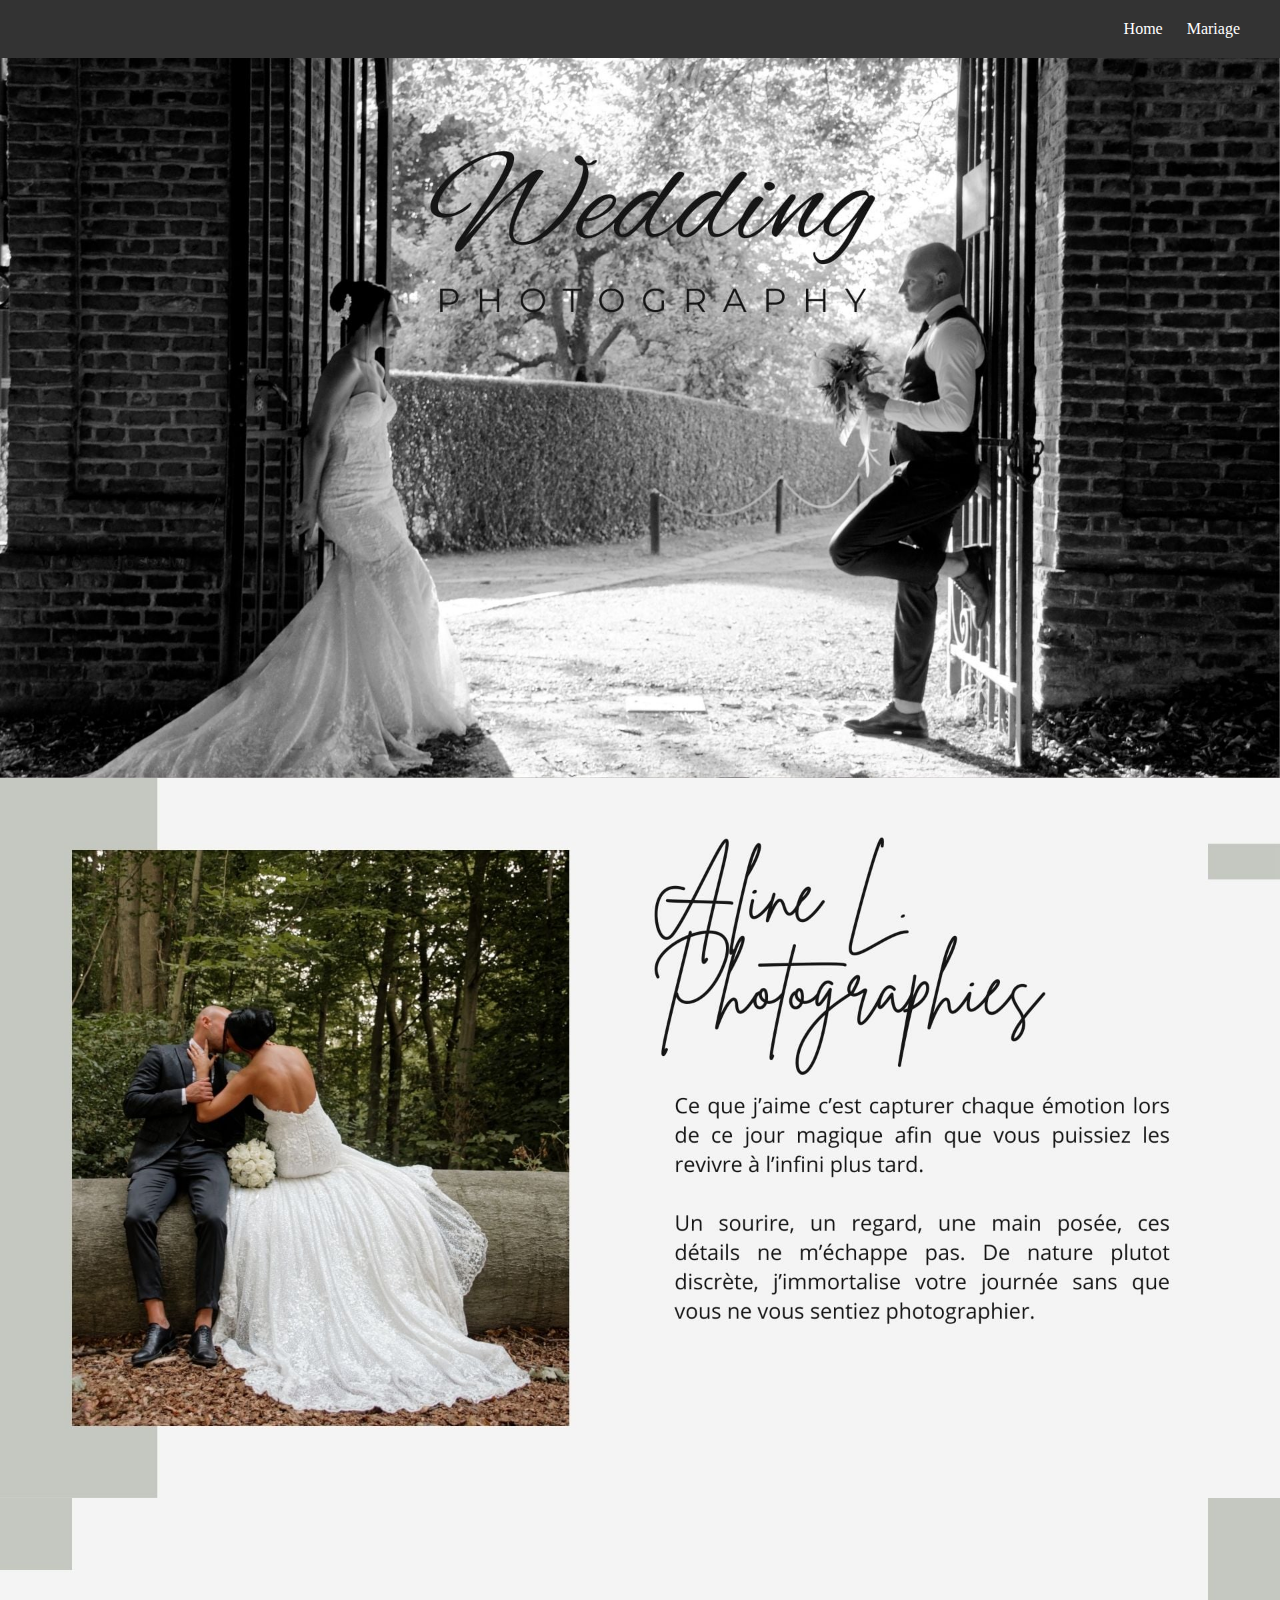
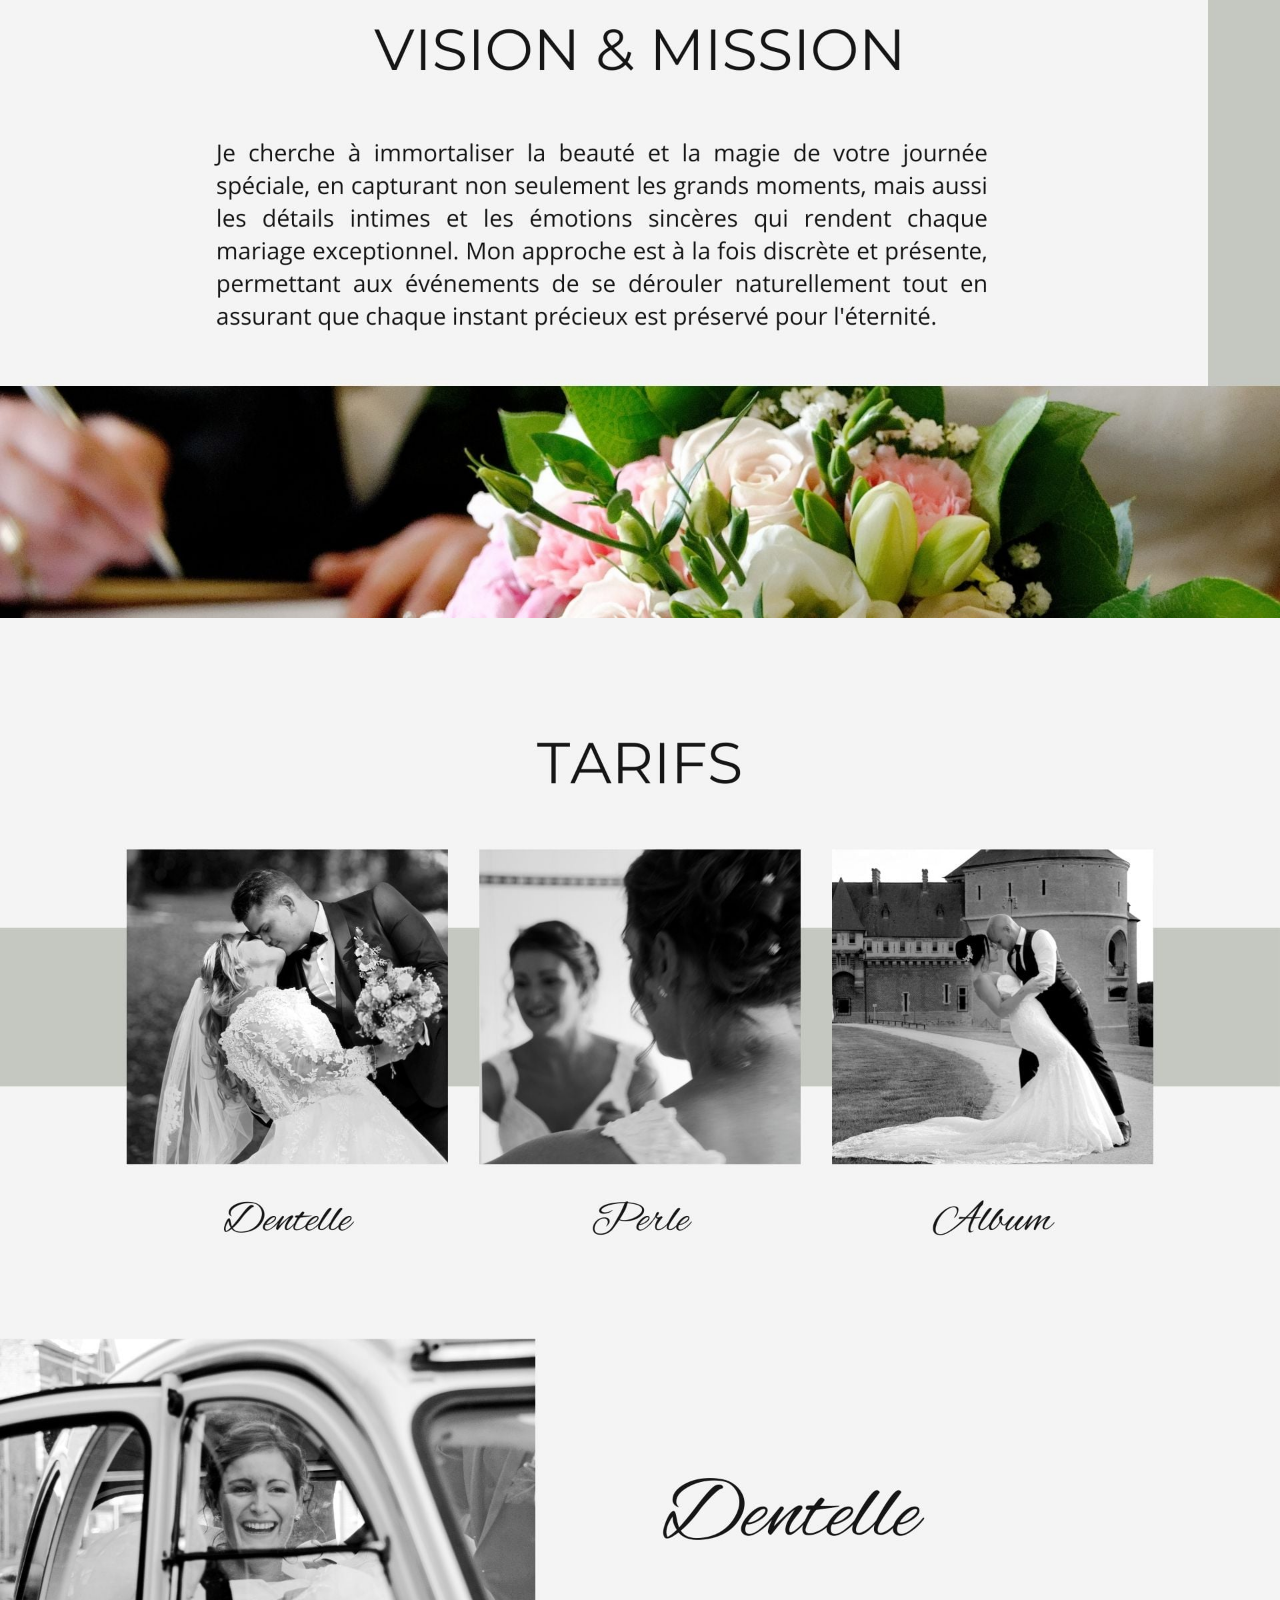
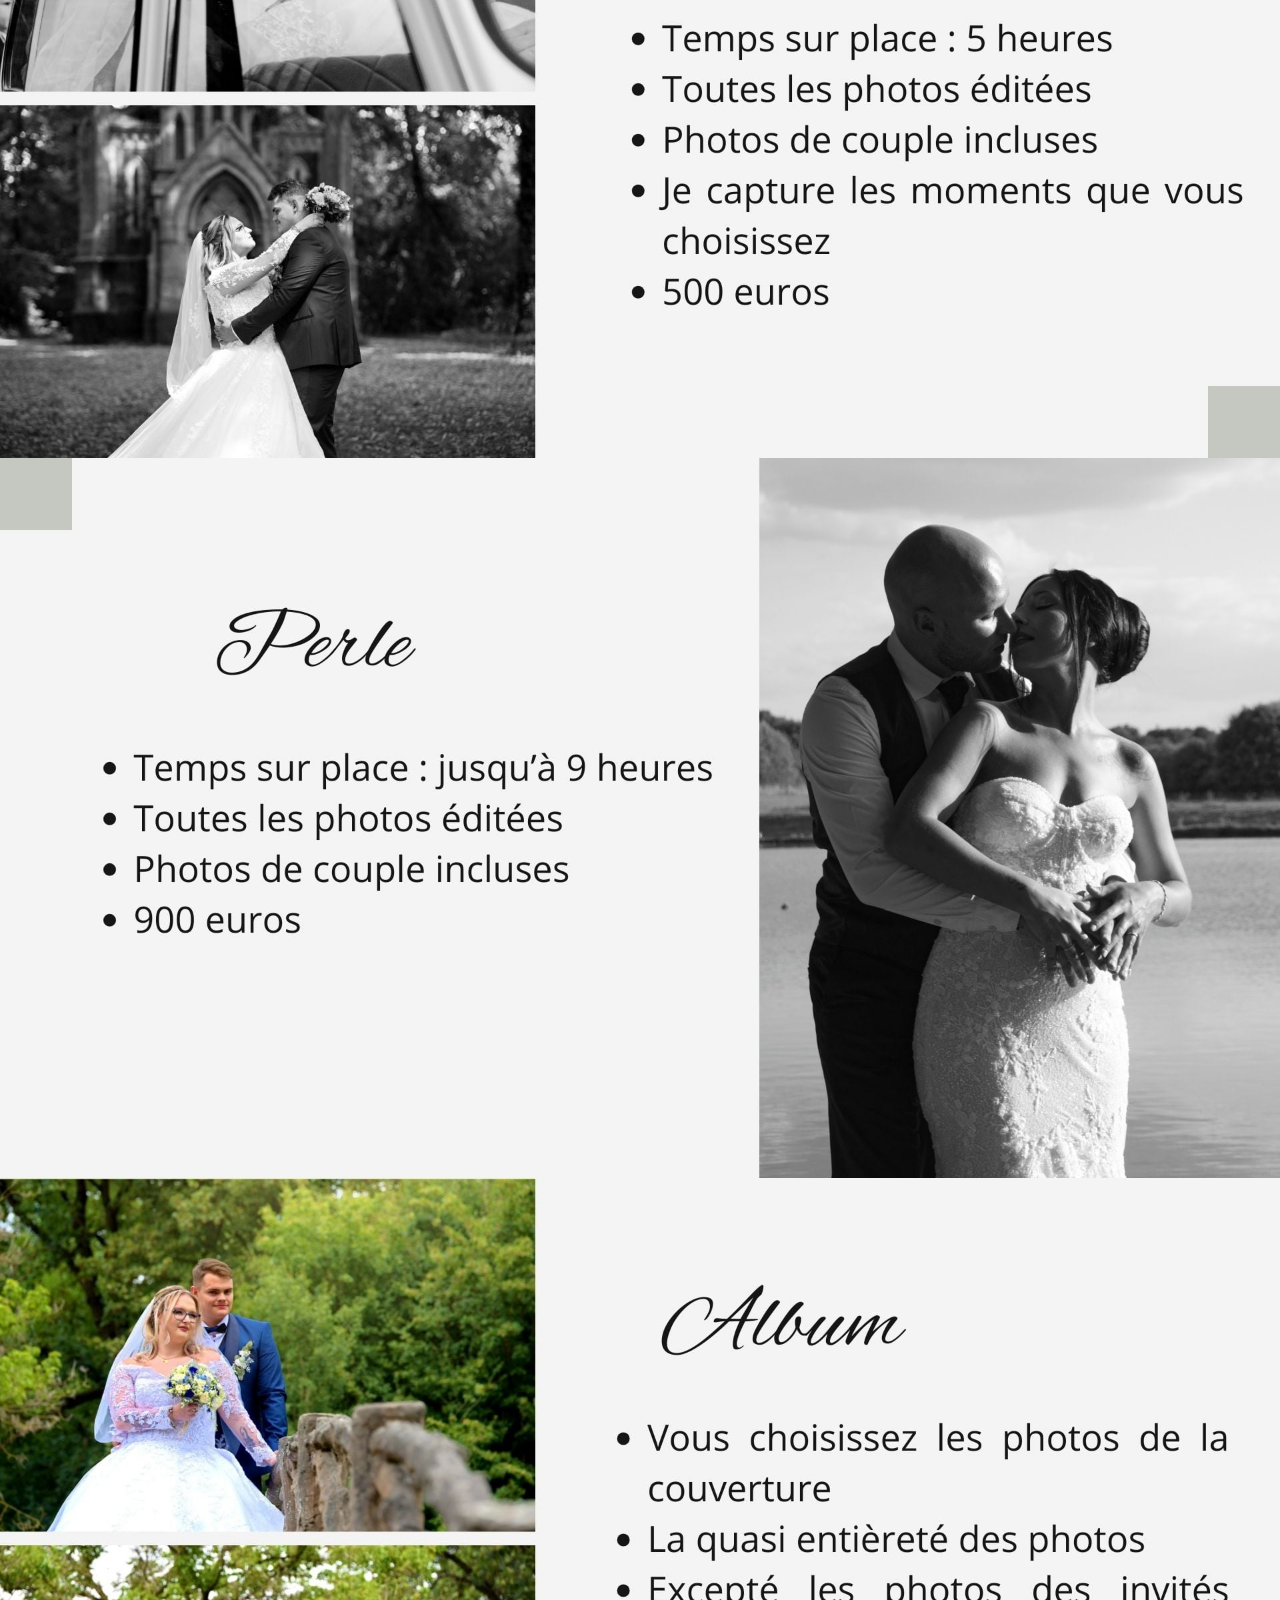
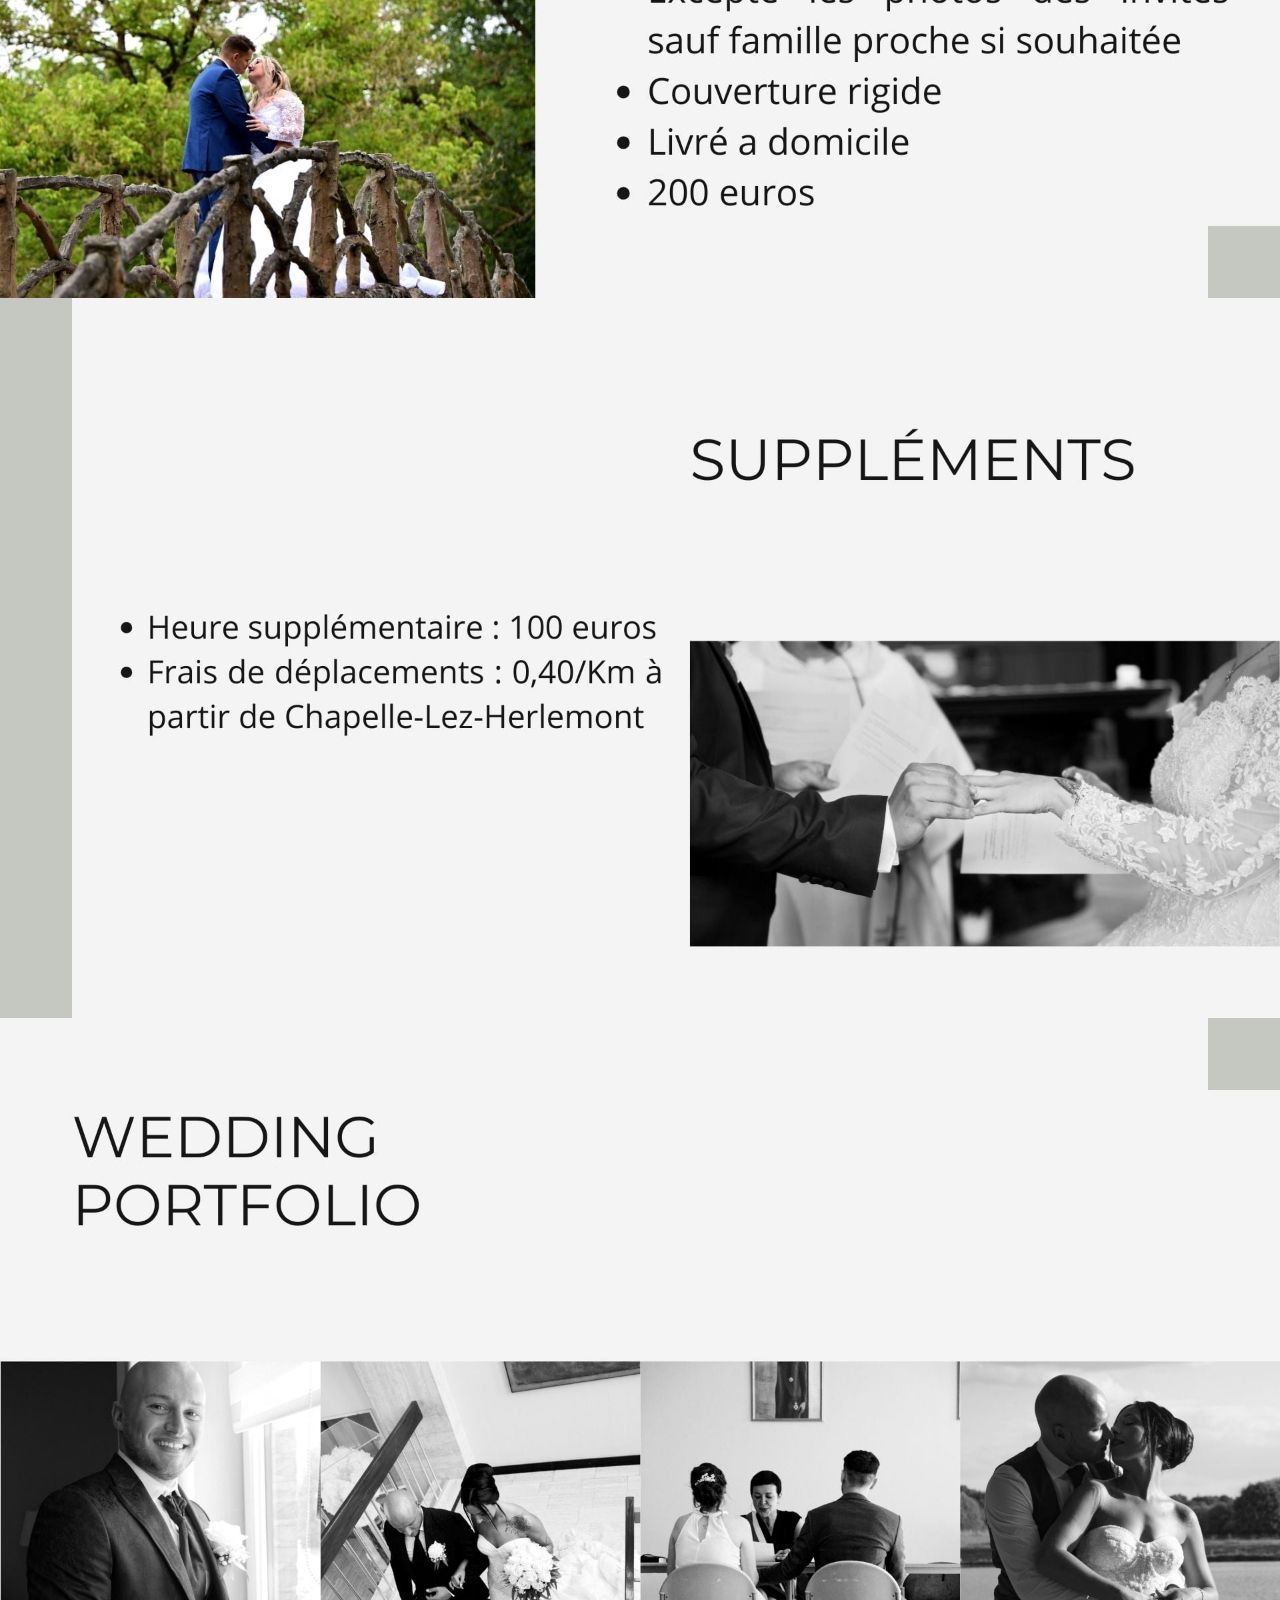
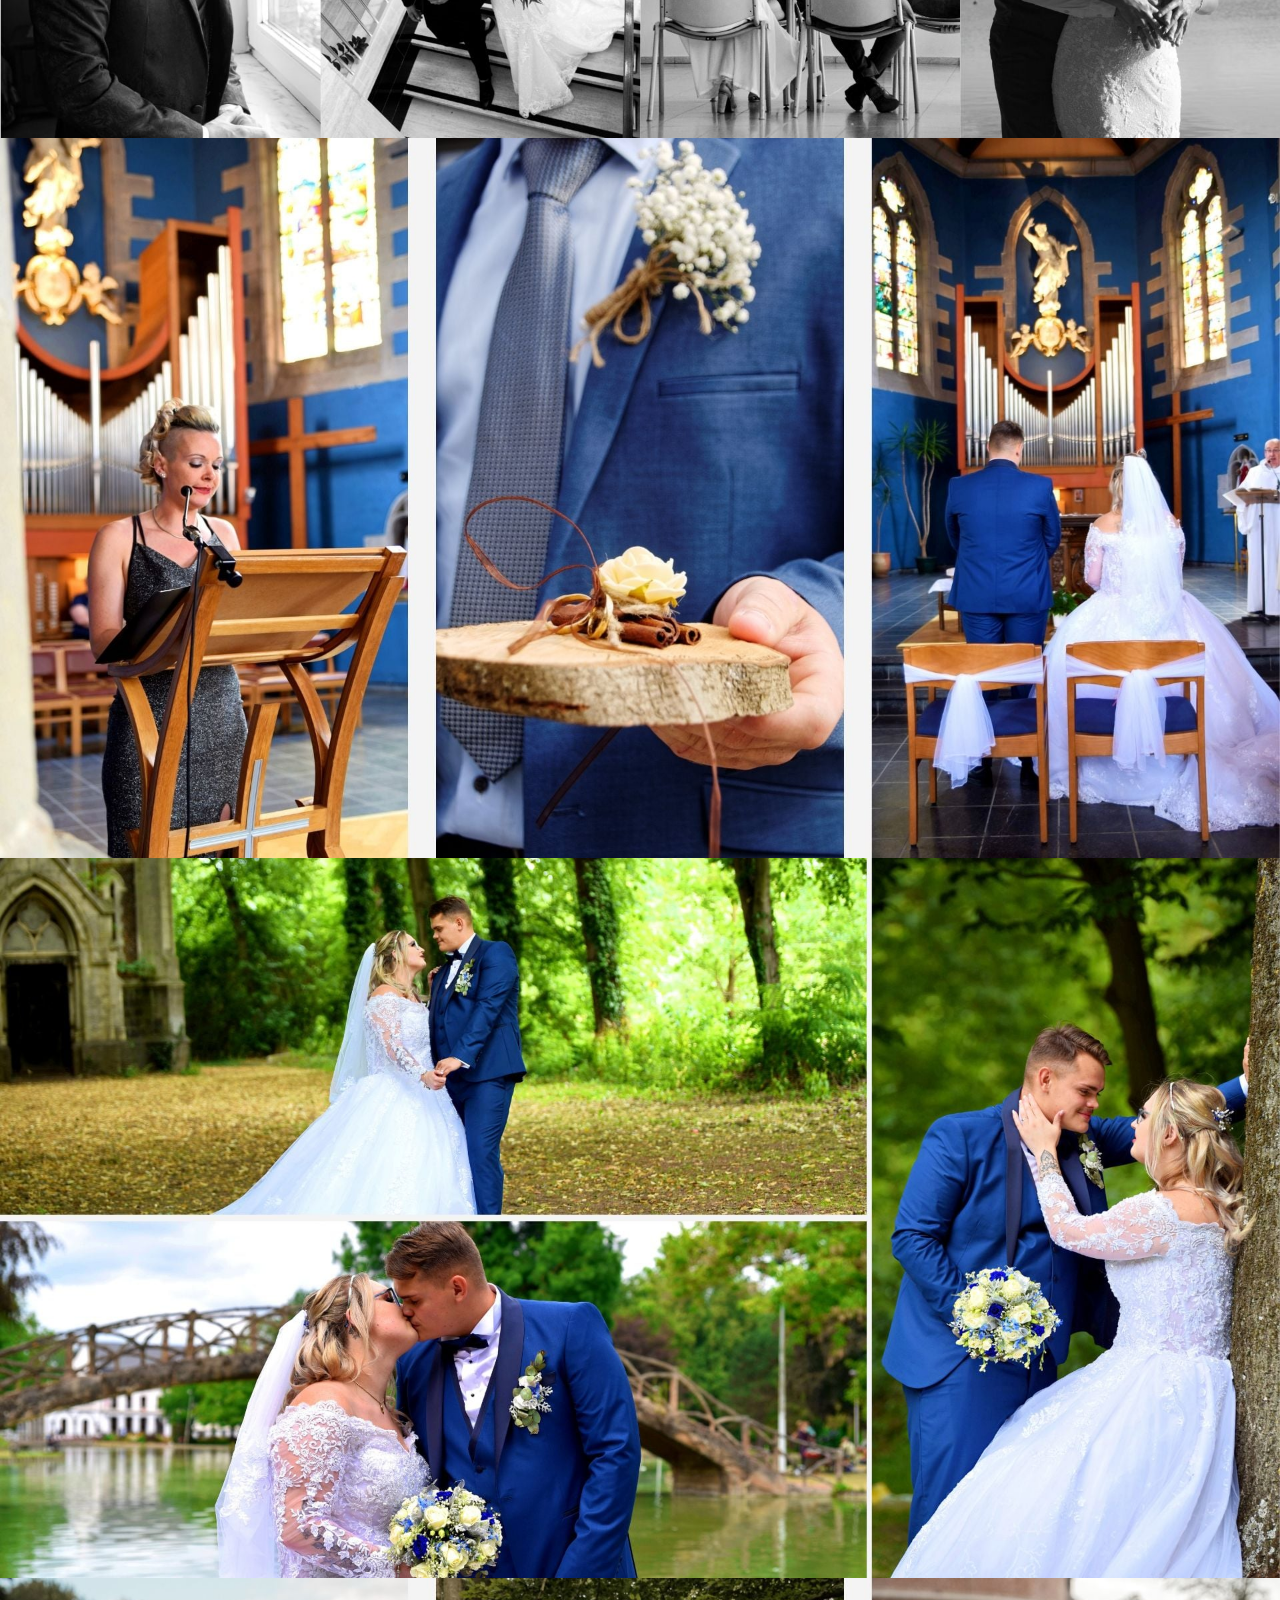
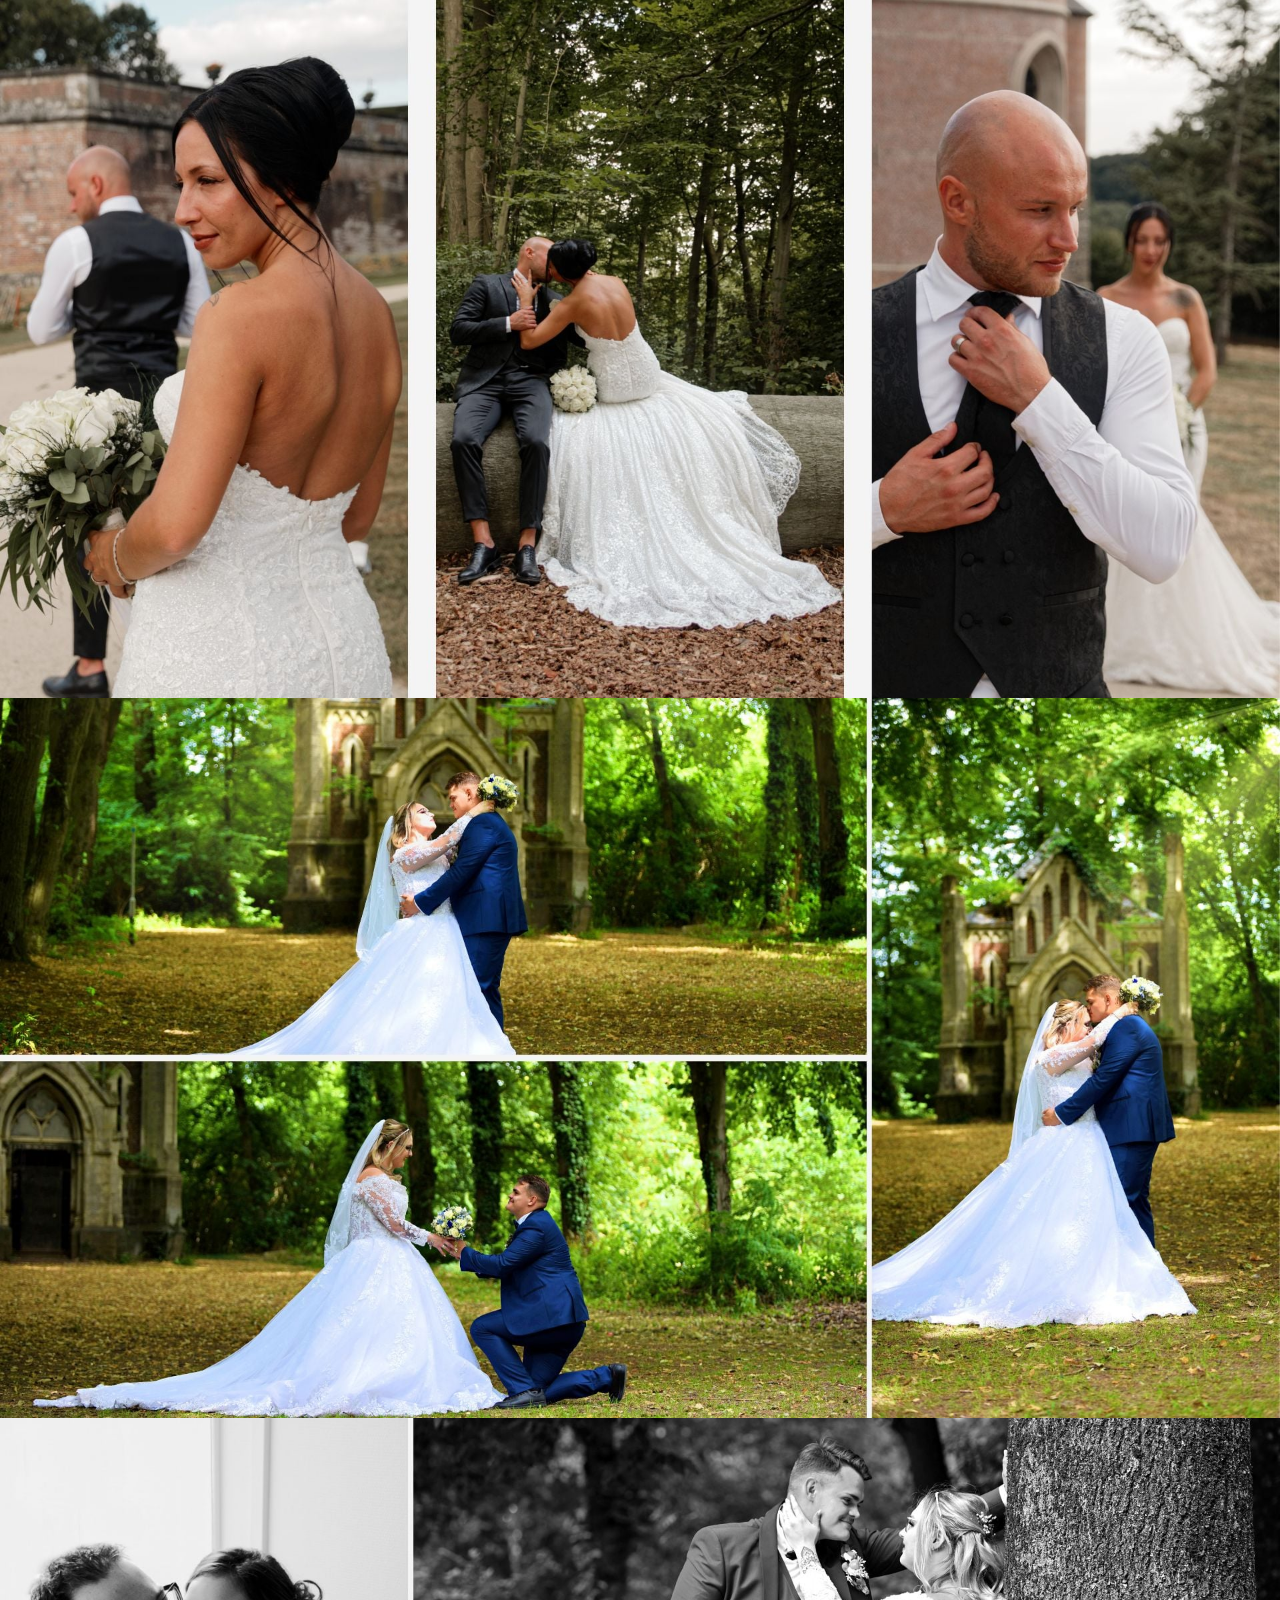
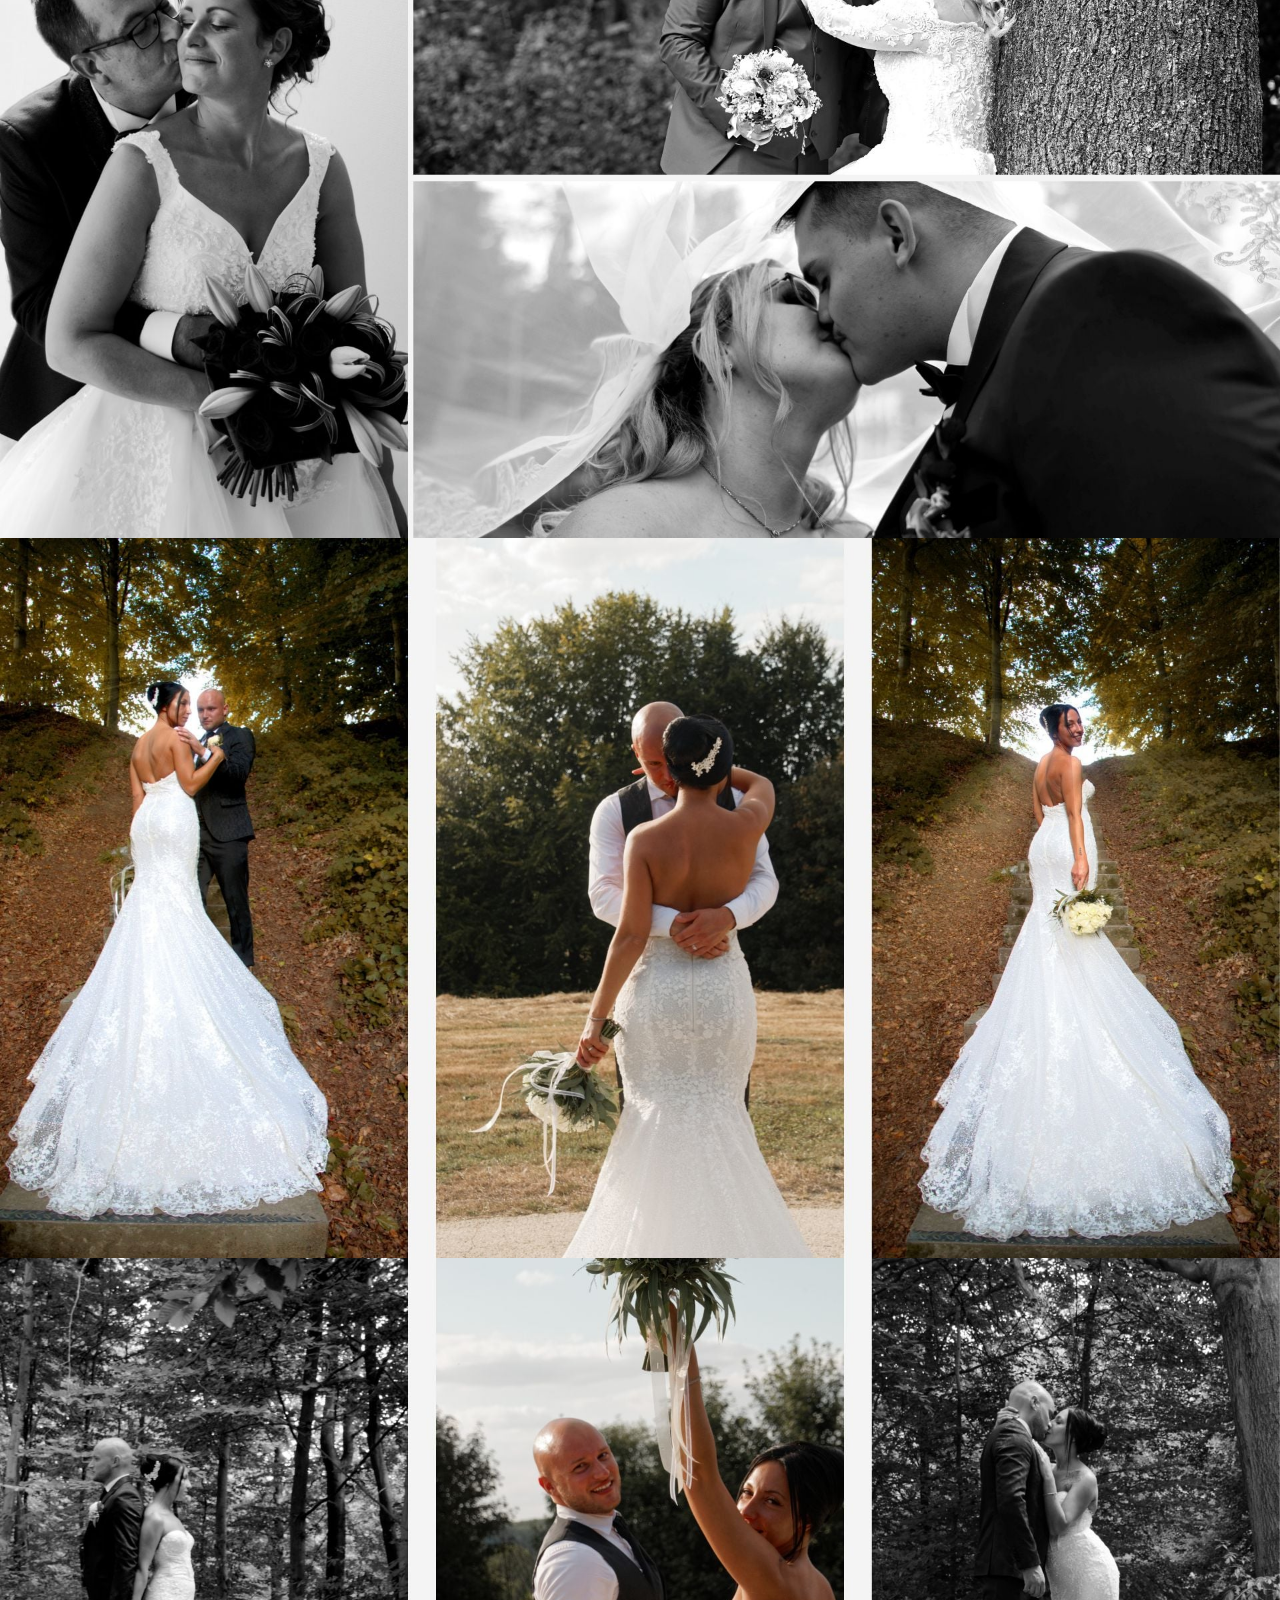
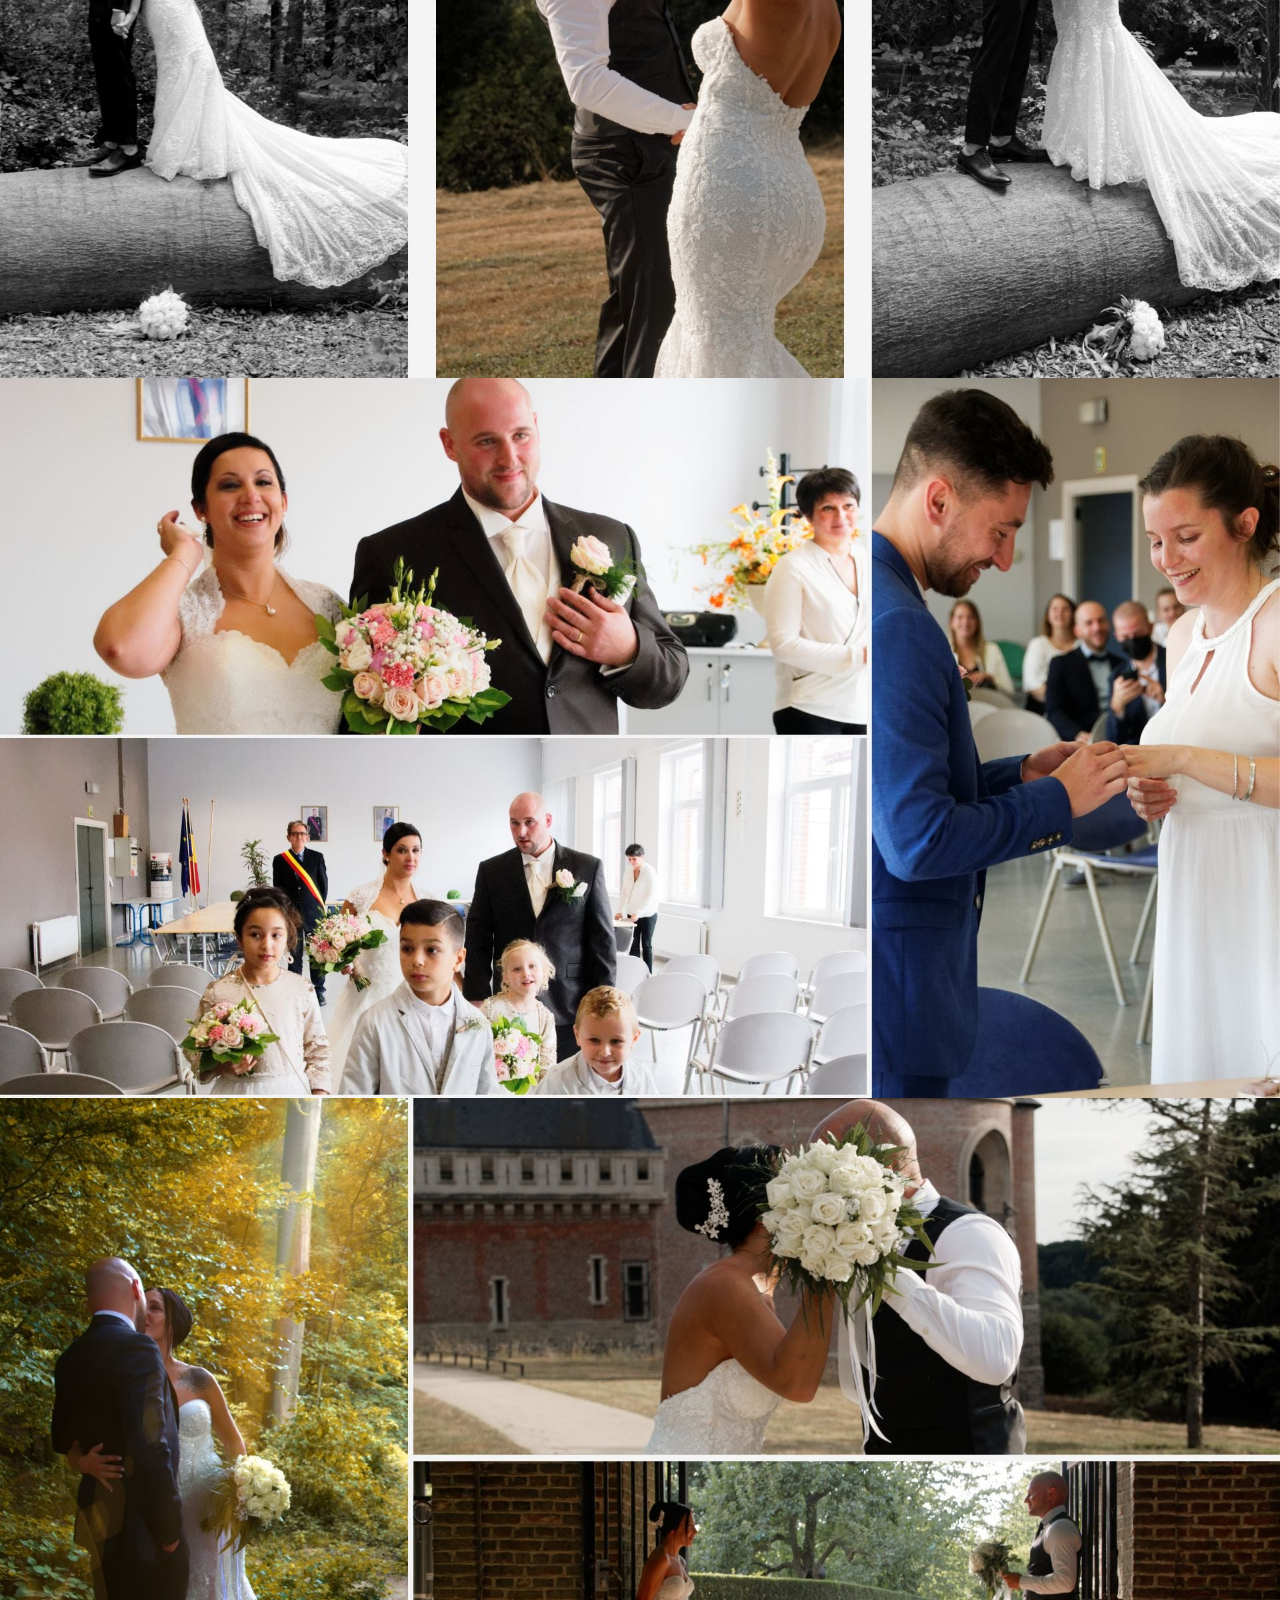
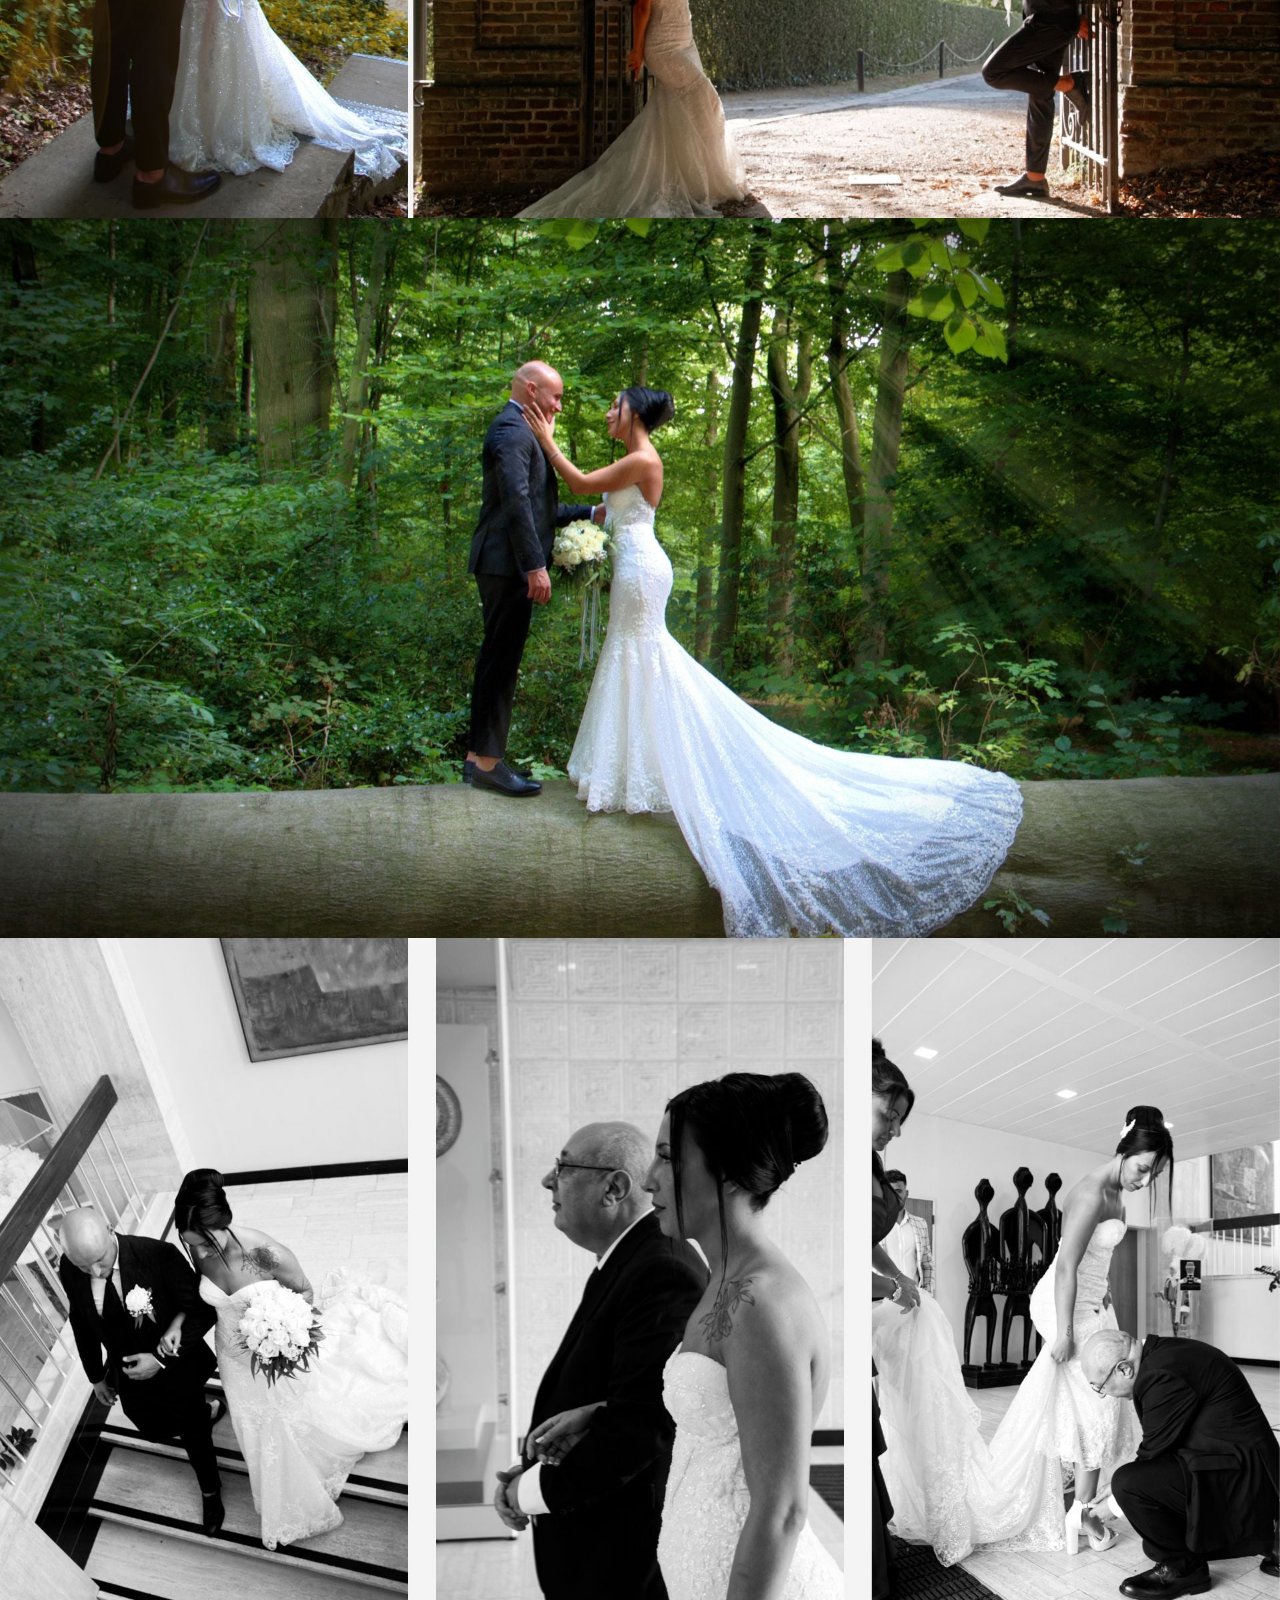
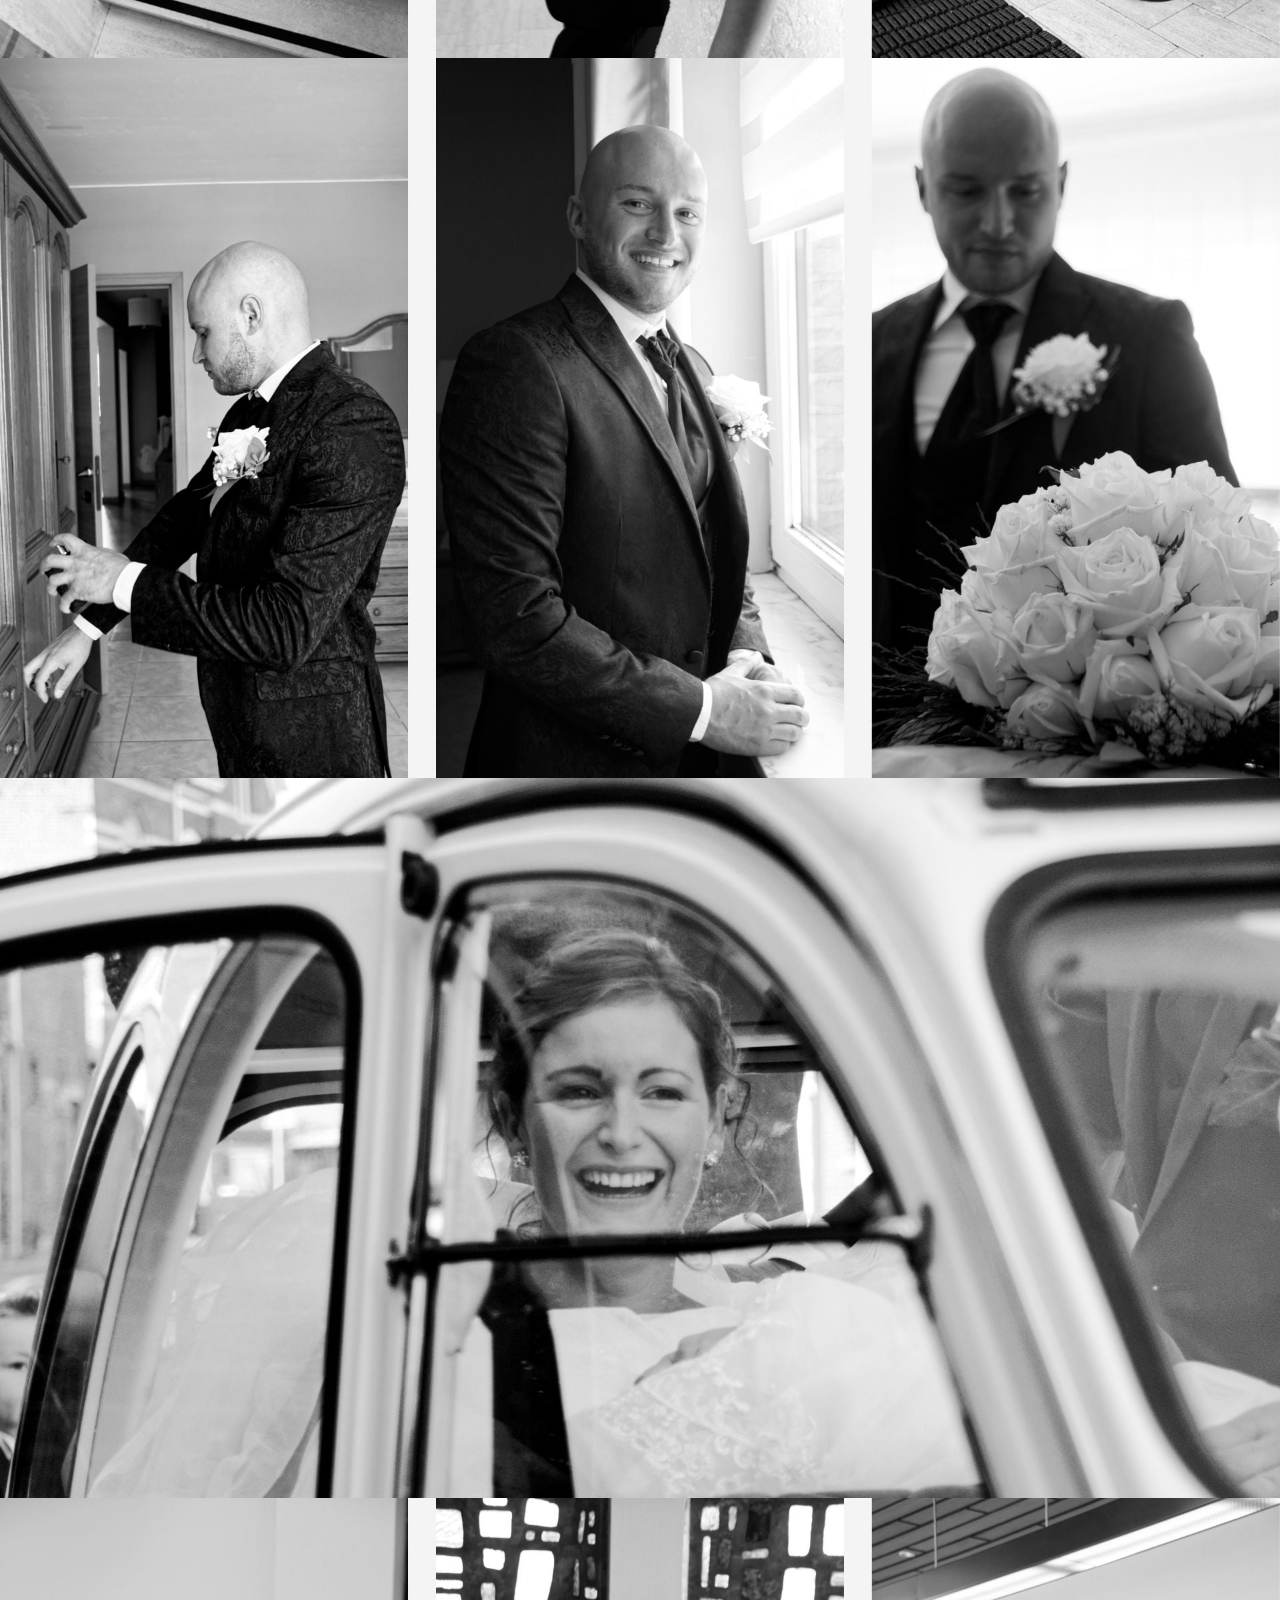
==== mariage.html @ c744b22d "mise a jour" ====
<!DOCTYPE html>
<html lang="en">
<head>
    <meta charset="UTF-8">
    <meta name="viewport" content="width=device-width, initial-scale=1.0">
    <title>Aline-L.Photographies</title>
    <link rel="stylesheet" href="assets/css/style.css">
</head>
<body>
    <nav>
        <ul>
            <li><a href="index.html">Home</a></li>
            <li><a href="mariage.html">Mariage</a></li>
        </ul>
    </nav>
    
    <div class="container">
    <div class="presantation">
        <img src="./assets//img2page/img-1.jpeg"
    </div>
    <div class="quisuisje">
        <img src="./assets//img2page/img-2.jpeg"
    </div>
    <div>
        <img src="./assets//img2page/img-3.jpeg">
    </div>
    <div>
        <img src="./assets//img2page/img-4.jpeg">
    </div>
    <div>
        <img src="./assets//img2page/img-5.jpeg">
    </div>
    <div>
        <img src="./assets//img2page/img-6.jpeg">
    </div>
    <div>
        <img src="./assets//img2page/img-7.jpeg">
    </div>
    <div>
        <img src="./assets//img2page/img-8.jpeg">
    </div>
    <div>
        <img src="./assets//img2page/img-9.jpeg">
    </div>
    <div>
        <img src="./assets//img2page/img-10.jpeg">
    </div>
    <div>
        <img src="./assets//img2page/img-11.jpeg">
    </div>
    <div>
        <img src="./assets//img2page/img-12.jpeg">
    </div>
    <div>
        <img src="./assets//img2page/img-13.jpeg">
    </div>
    <div>
        <img src="./assets//img2page/img-14.jpeg">
    </div>
    <div>
        <img src="./assets//img2page/img-15.jpeg">
    </div>
    <div>
        <img src="./assets//img2page/img-16.jpeg">
    </div>
    <div>
        <img src="./assets//img2page/img-17.jpeg">
    </div>
    <div>
        <img src="./assets//img2page/img-18.jpeg">
    </div>
    <div>
        <img src="./assets//img2page/img-19.jpeg">
    </div>
    <div>
        <img src="./assets//img2page/img-20.jpeg">
    </div>
    <div>
        <img src="./assets//img2page/img-21.jpeg">
    </div>
    <div>
        <img src="./assets//img2page/img-22.jpeg">
    </div>
    <div>
        <img src="./assets//img2page/img-23.jpeg">
    </div>
    <div>
        <img src="./assets//img2page/img-24.jpeg">
    </div>
</div>
</body>
</html>
---- assets/css/style.css ----
body, html {
  margin: 0;
  padding: 0;
  width: 100%;
  height: 100%;
  box-sizing: border-box;
}

.container {
  padding: 0;
  display: flex;
  flex-direction: column;
  justify-content: center;
  align-items: center;
}

img {
  width: 100%;
  height: auto; /* Mantiene le proporzioni */
  display: block; /* Rimuove gli spazi bianchi sotto l'immagine */
}

nav {
  background-color: #333;
  padding: 20px;
  display: flex;
  justify-content: flex-end;
}

nav ul {
  list-style-type: none;
  margin: 0;
  padding: 0;
}

nav ul li {
  display: inline;
  margin-right: 20px;
}

nav ul li a {
  color: white;
  text-decoration: none;
}

nav ul li a:hover {
  text-decoration: underline;
}/*# sourceMappingURL=style.css.map */
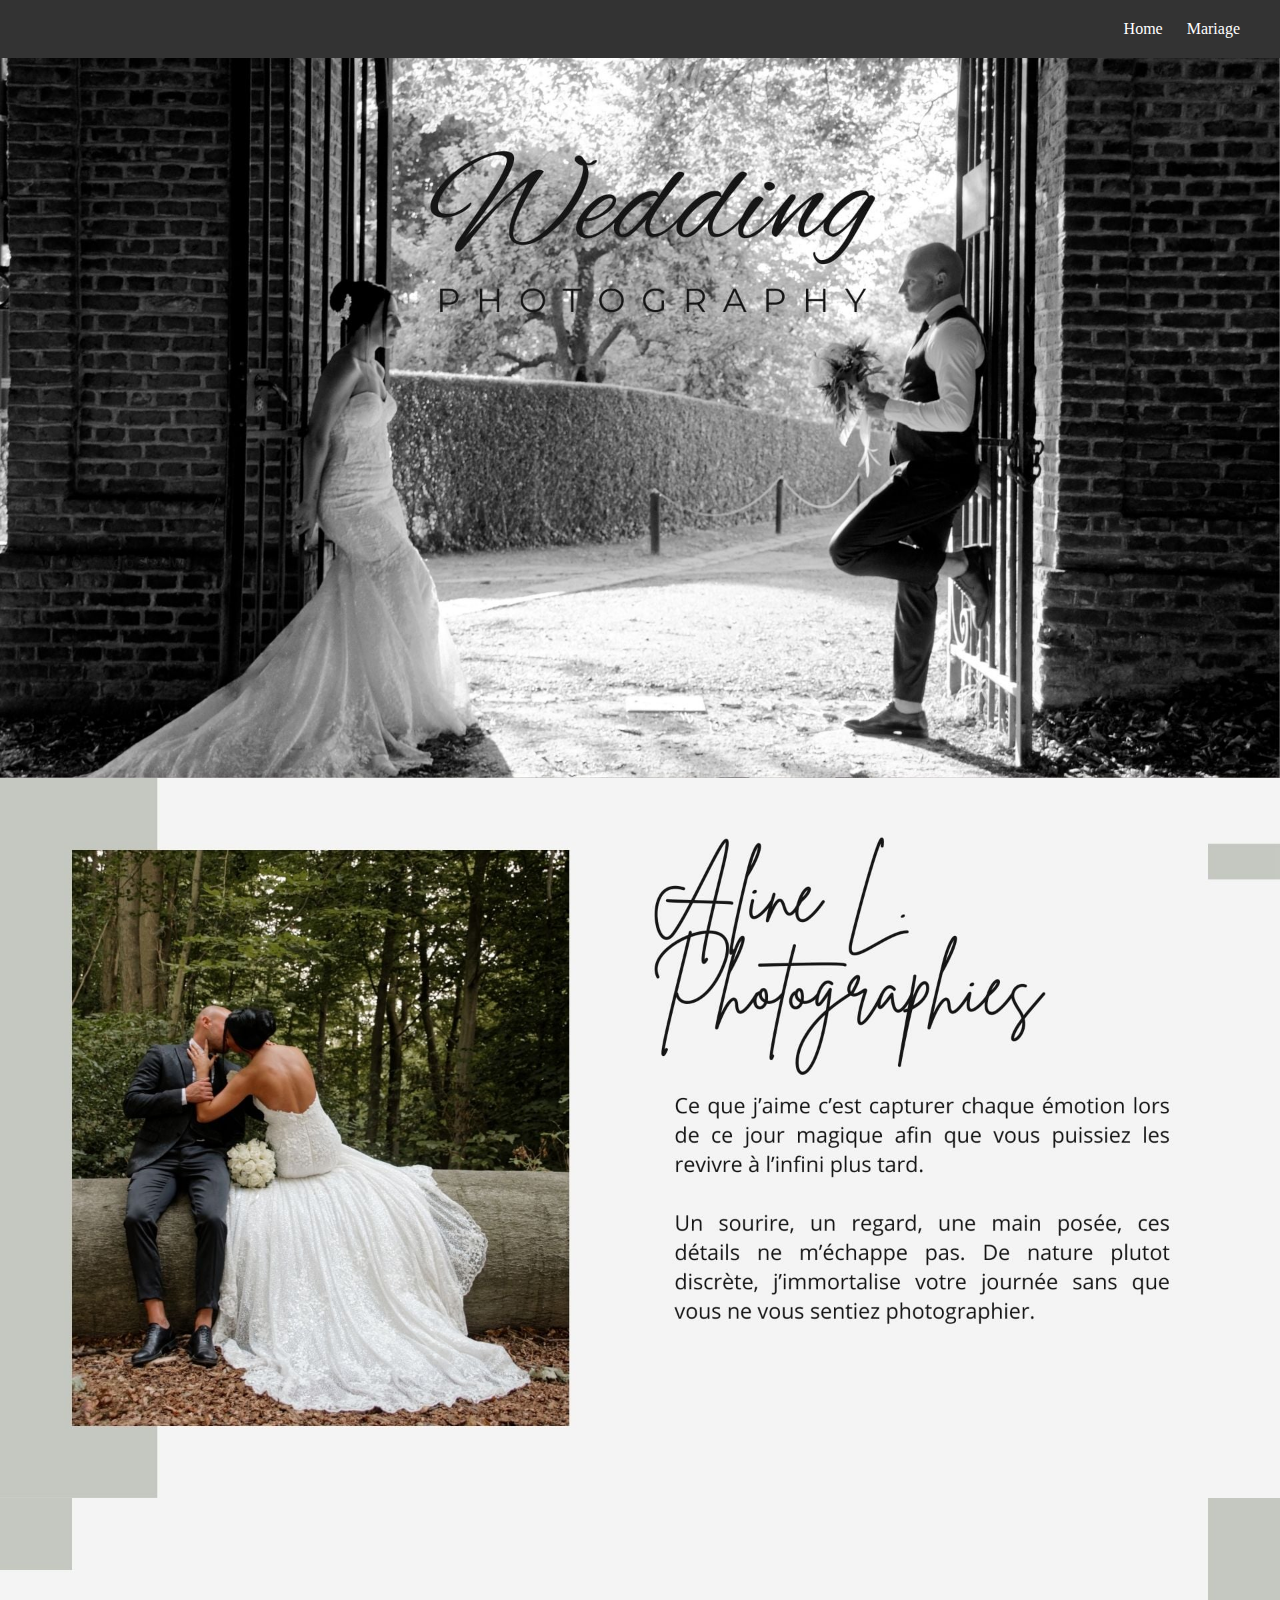
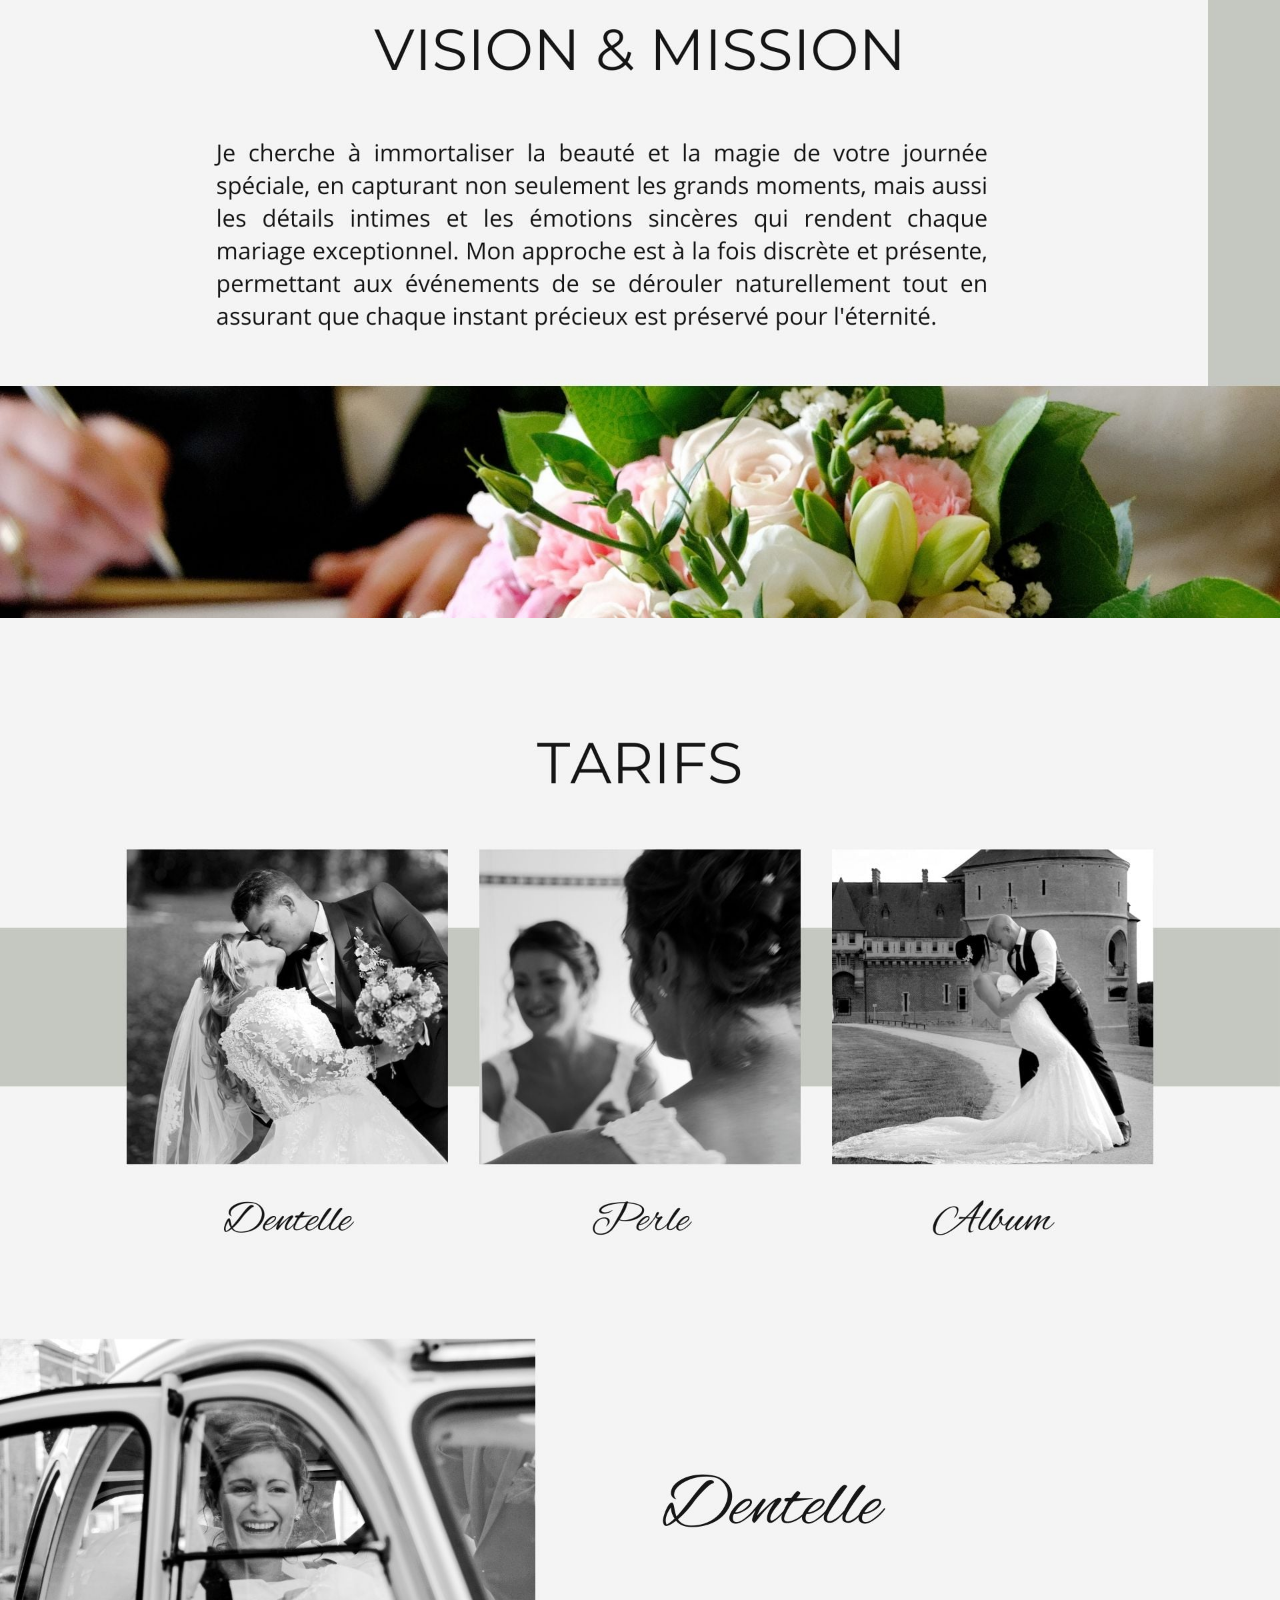
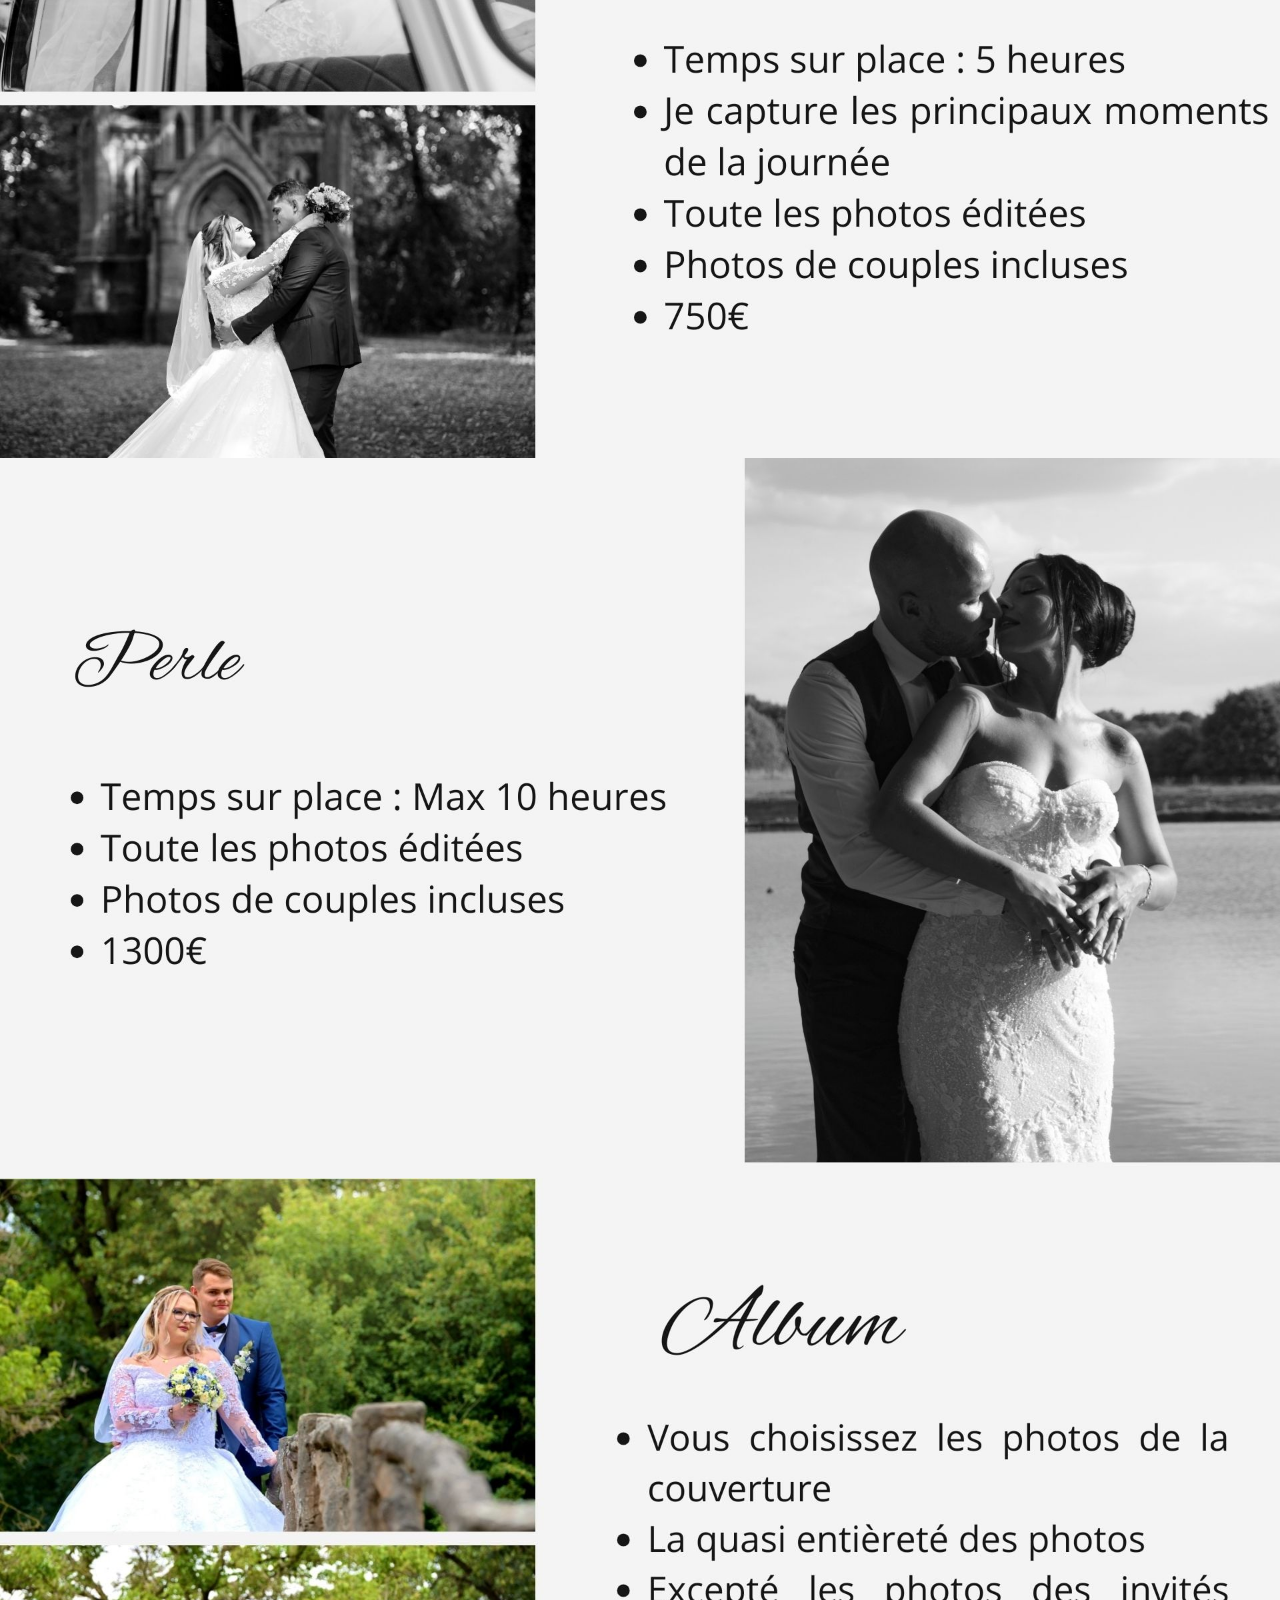
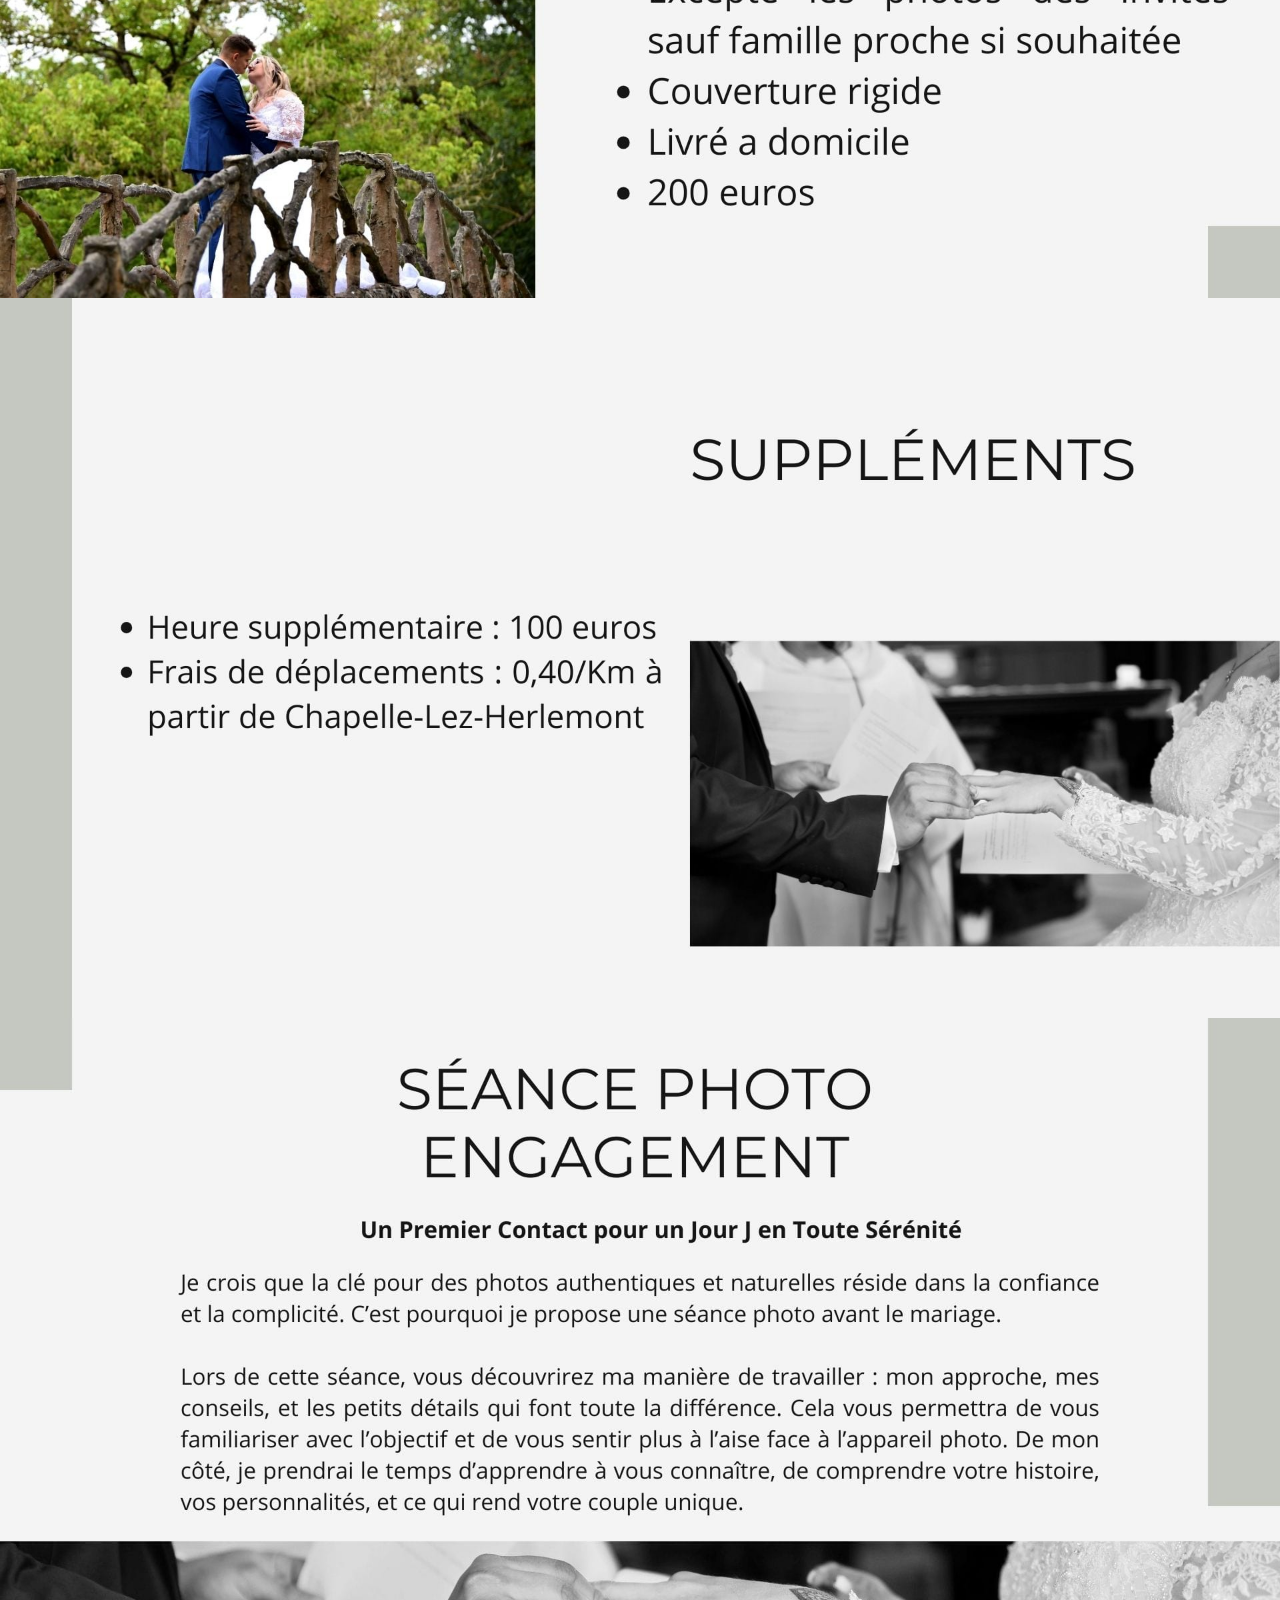
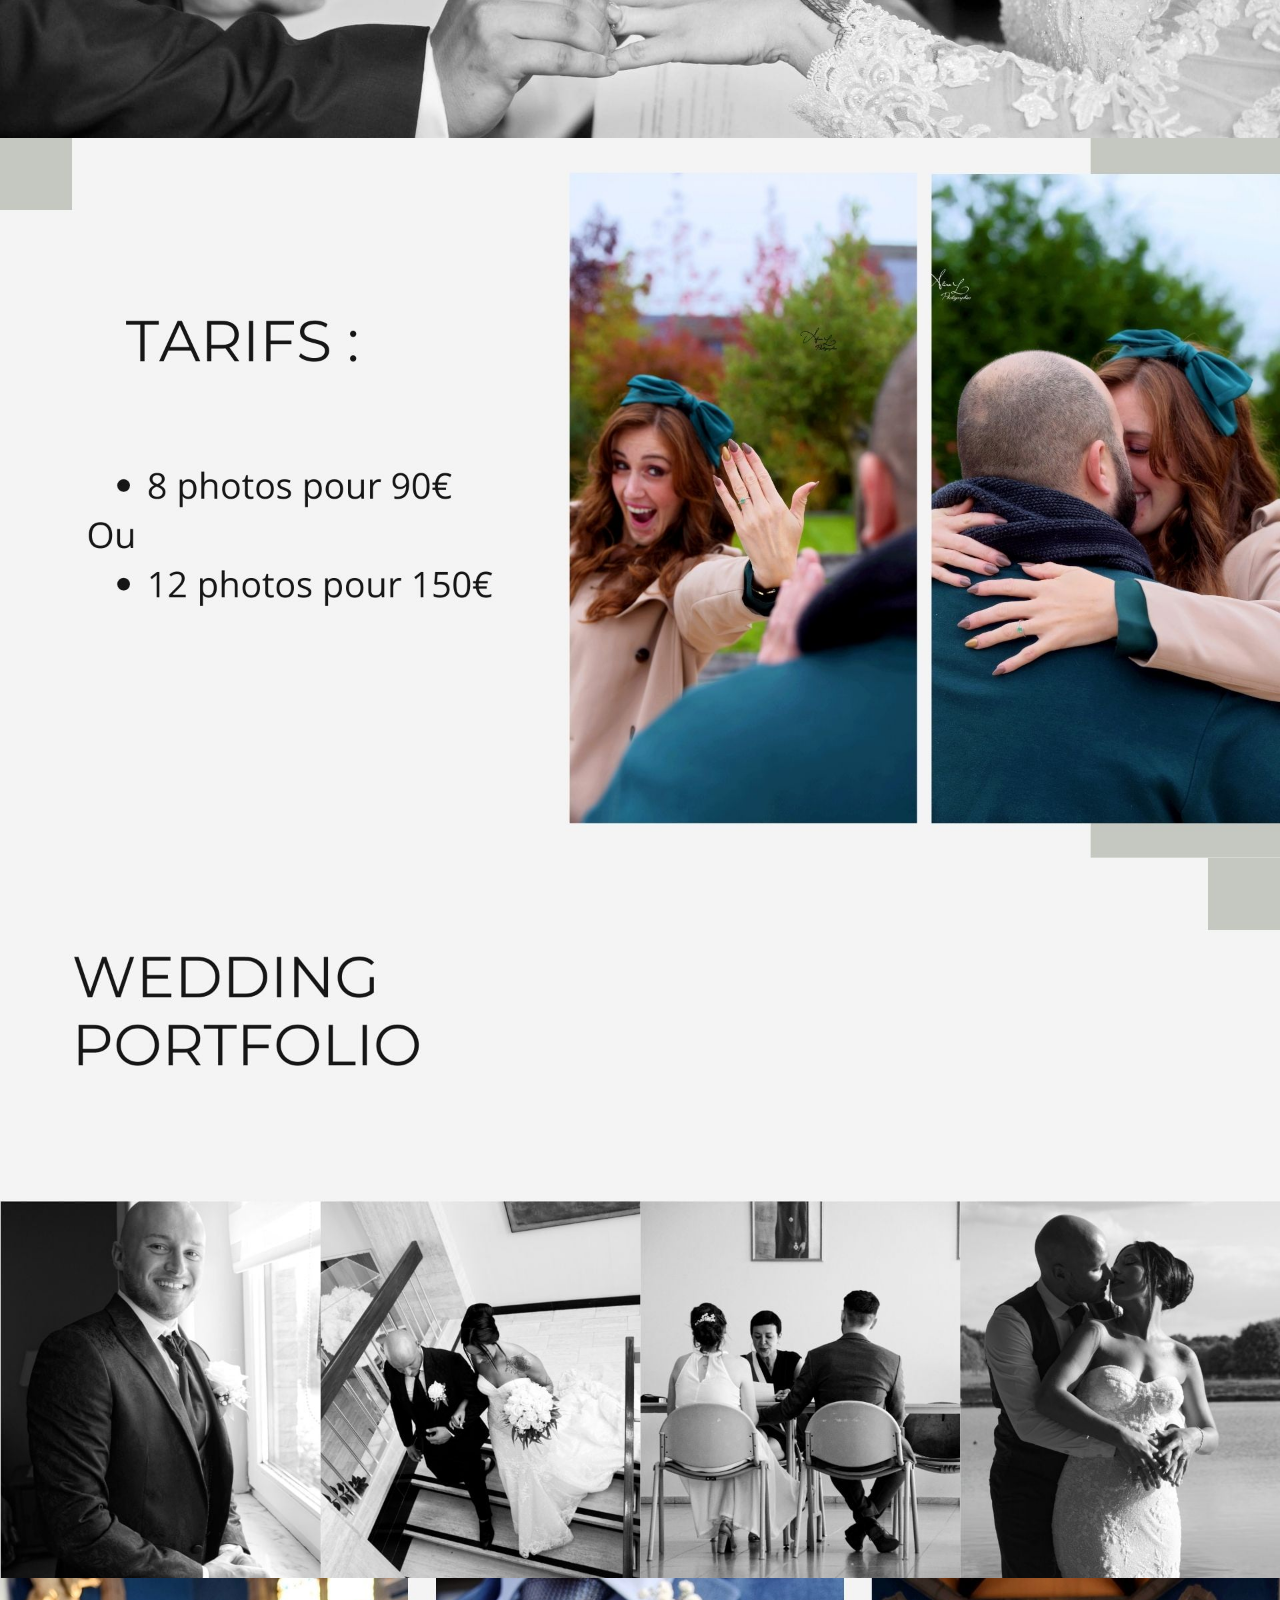
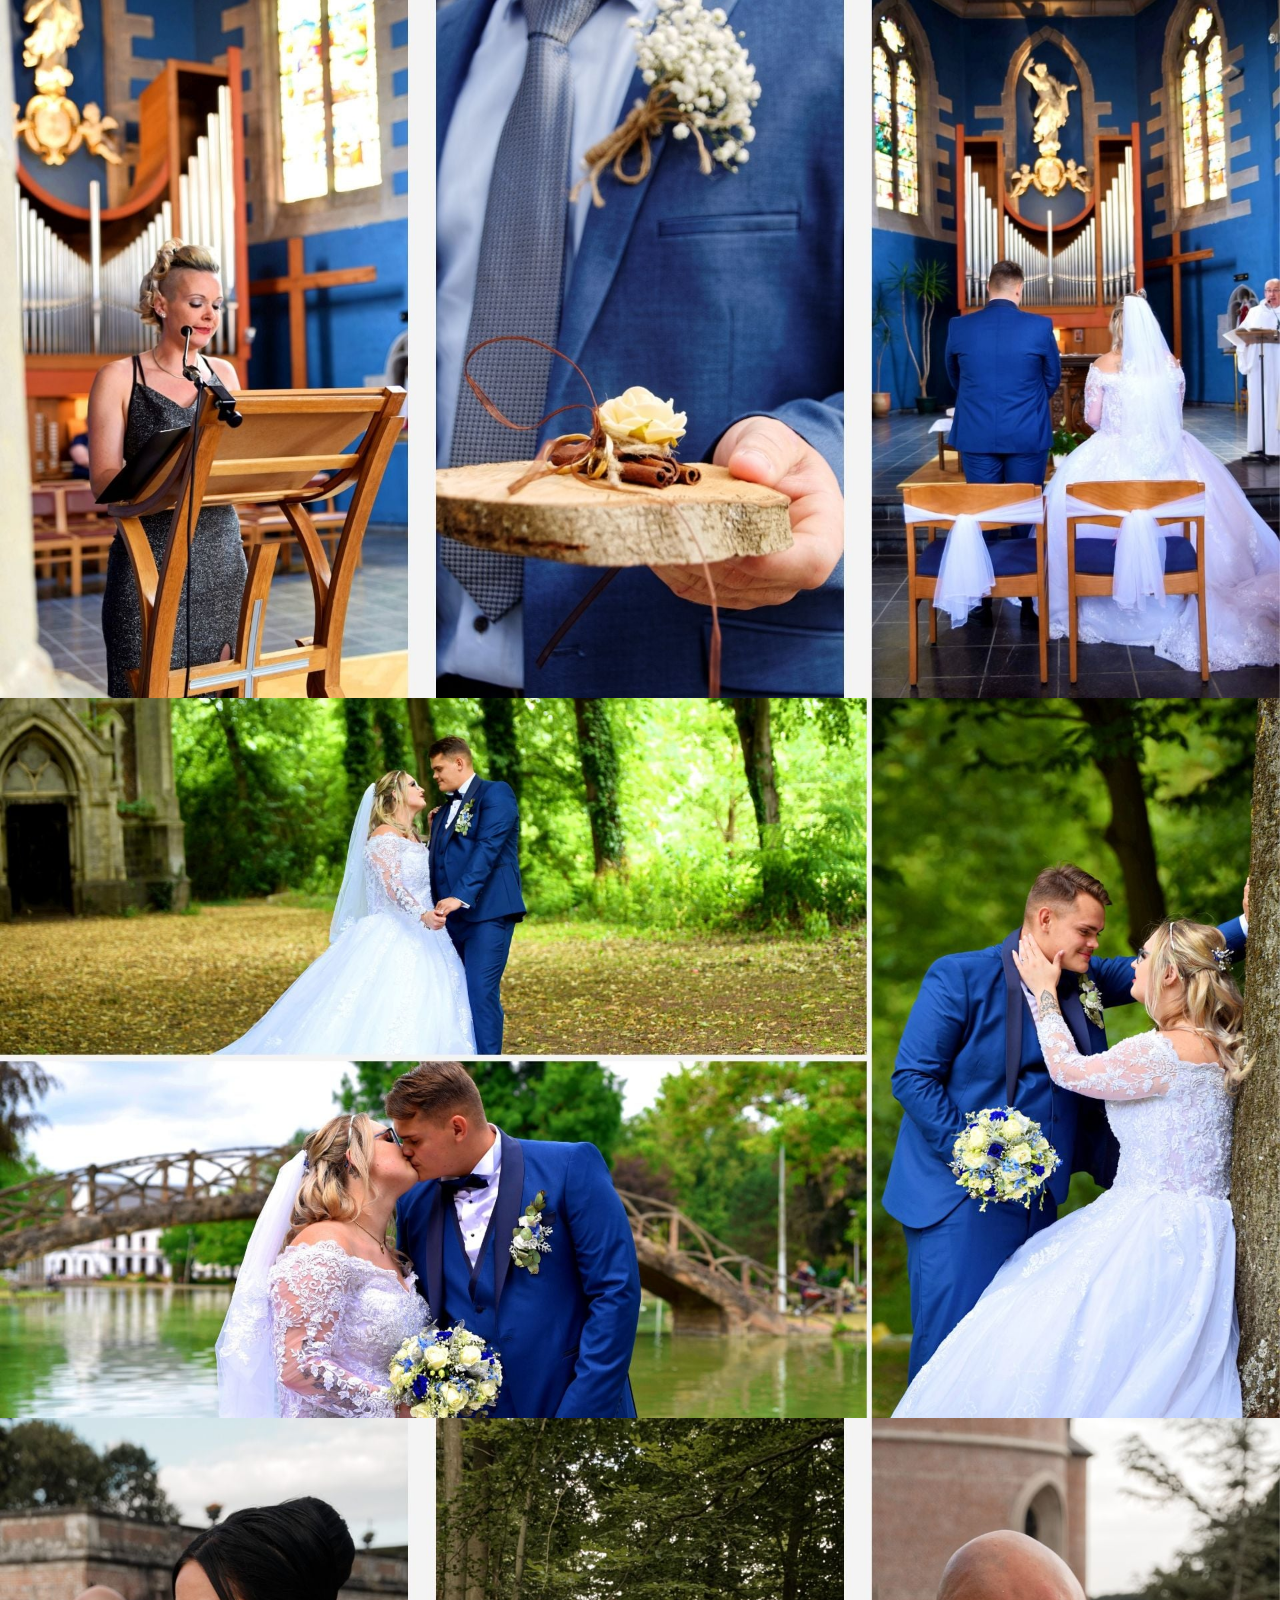
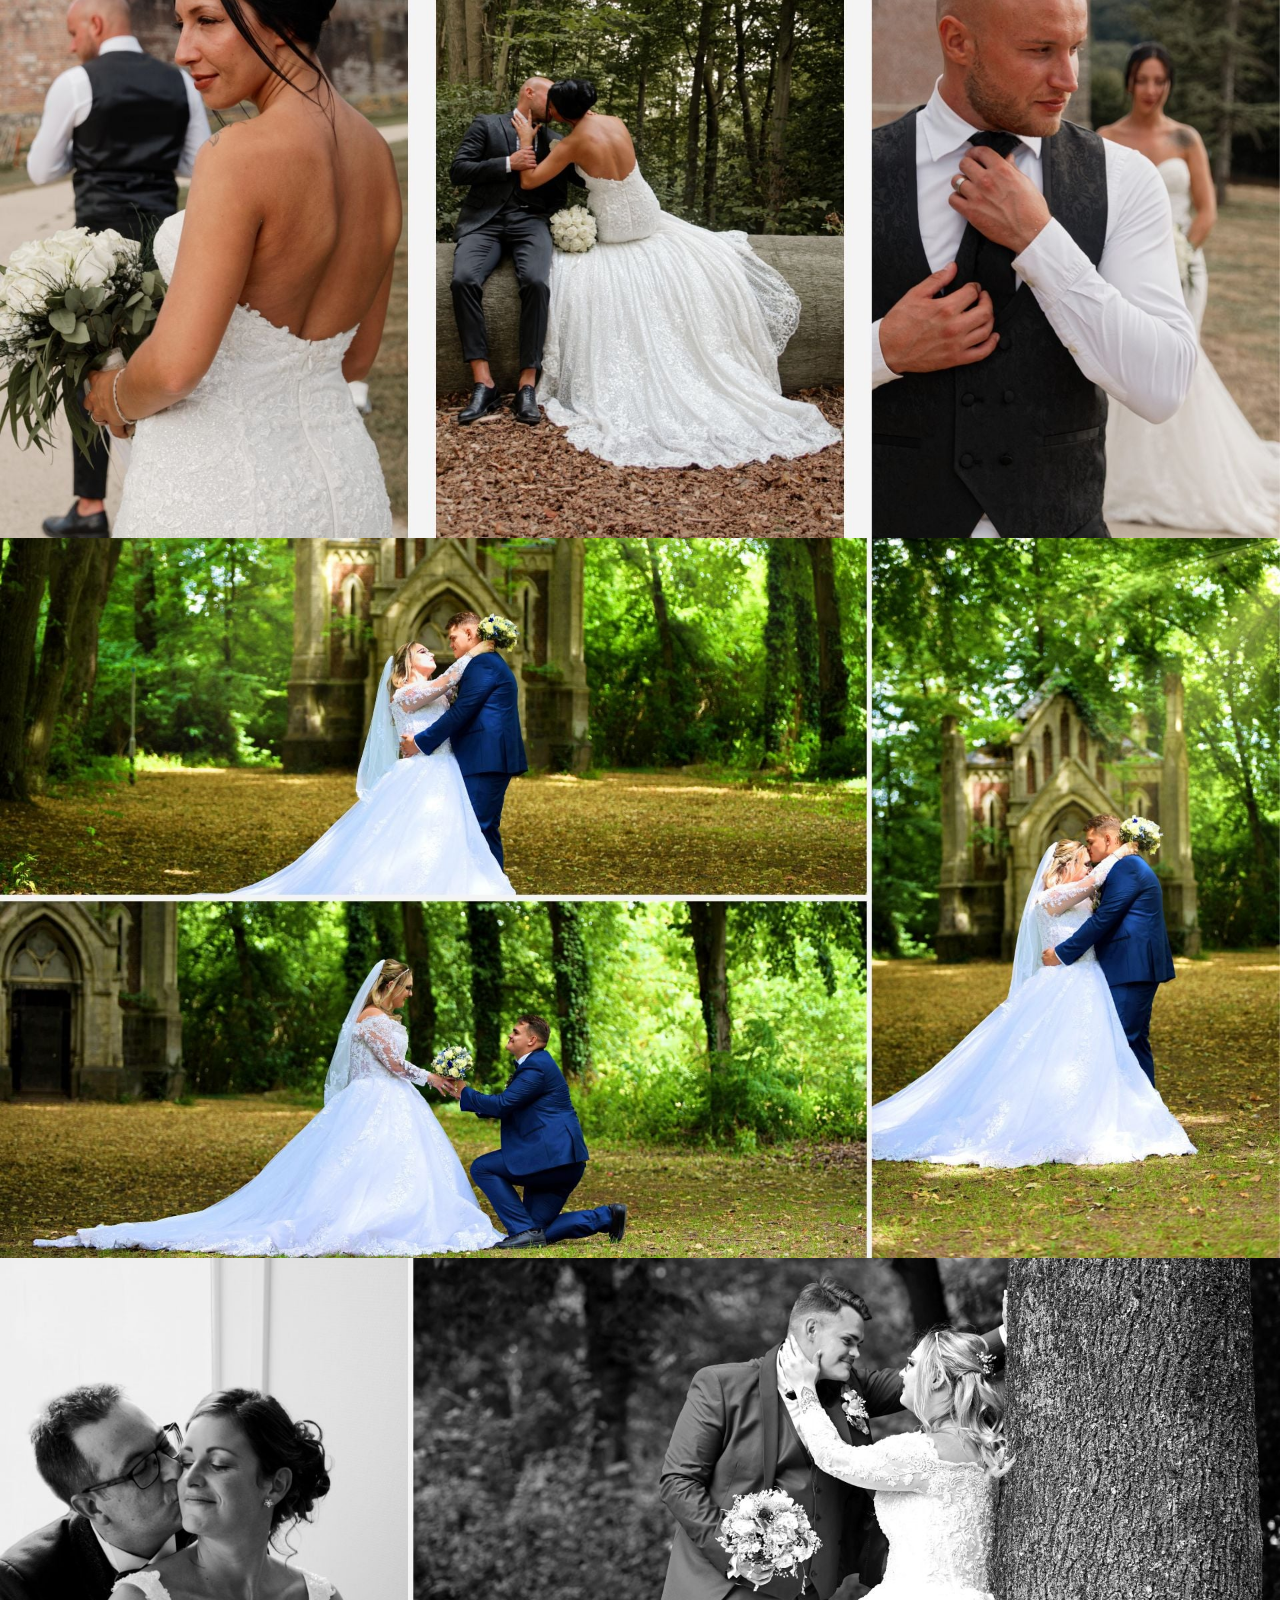
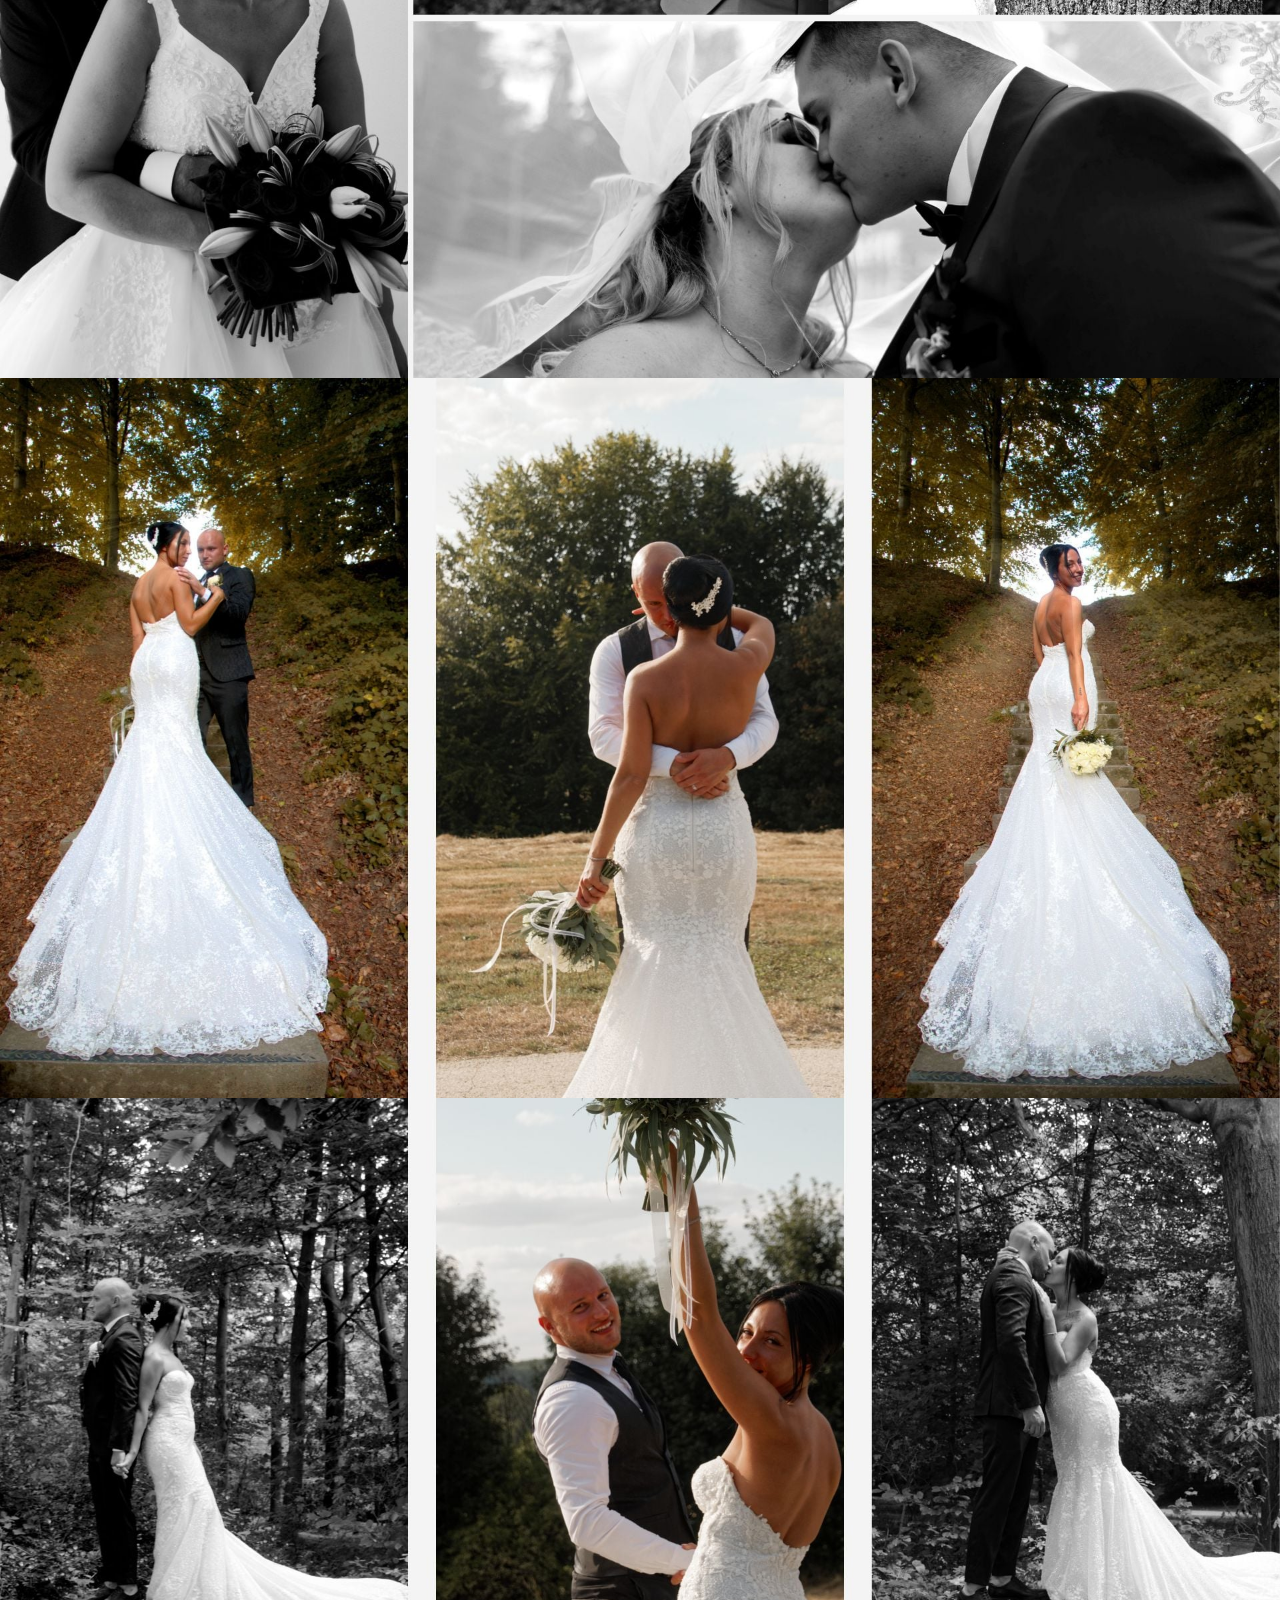
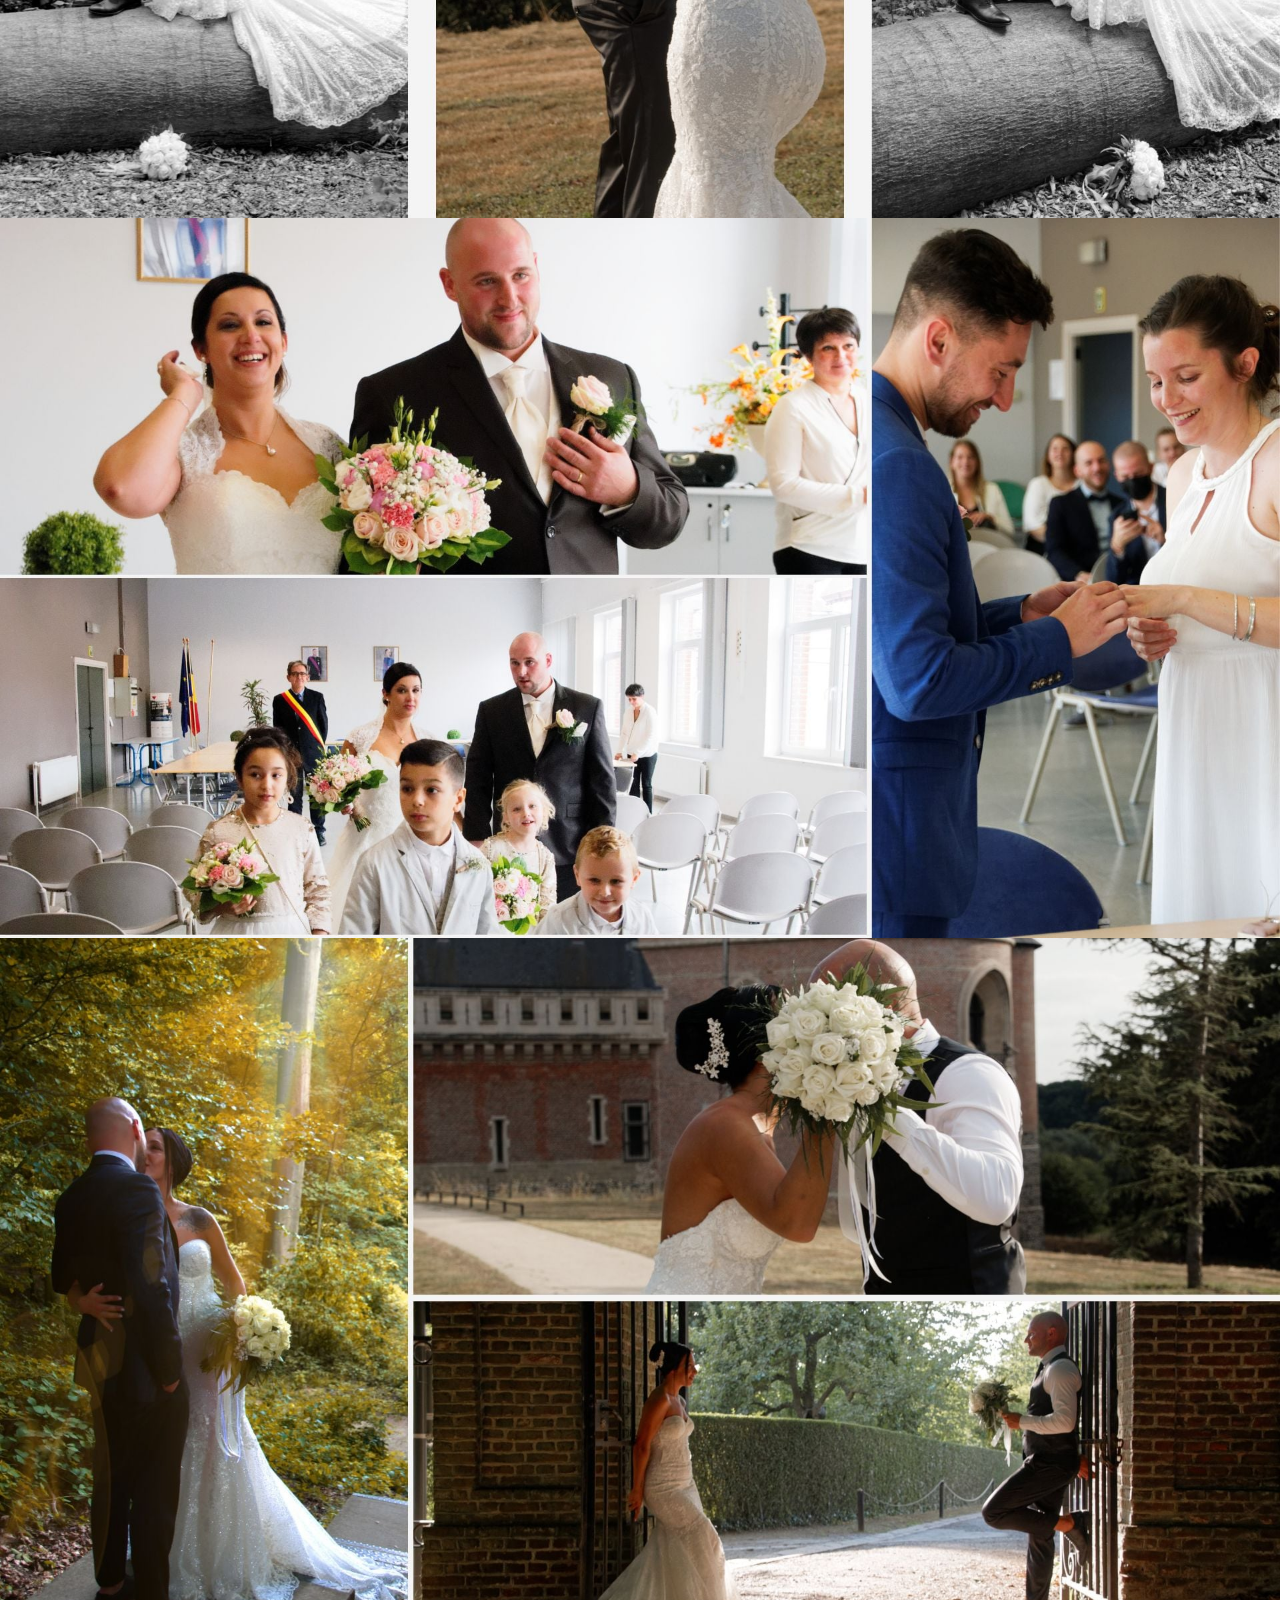
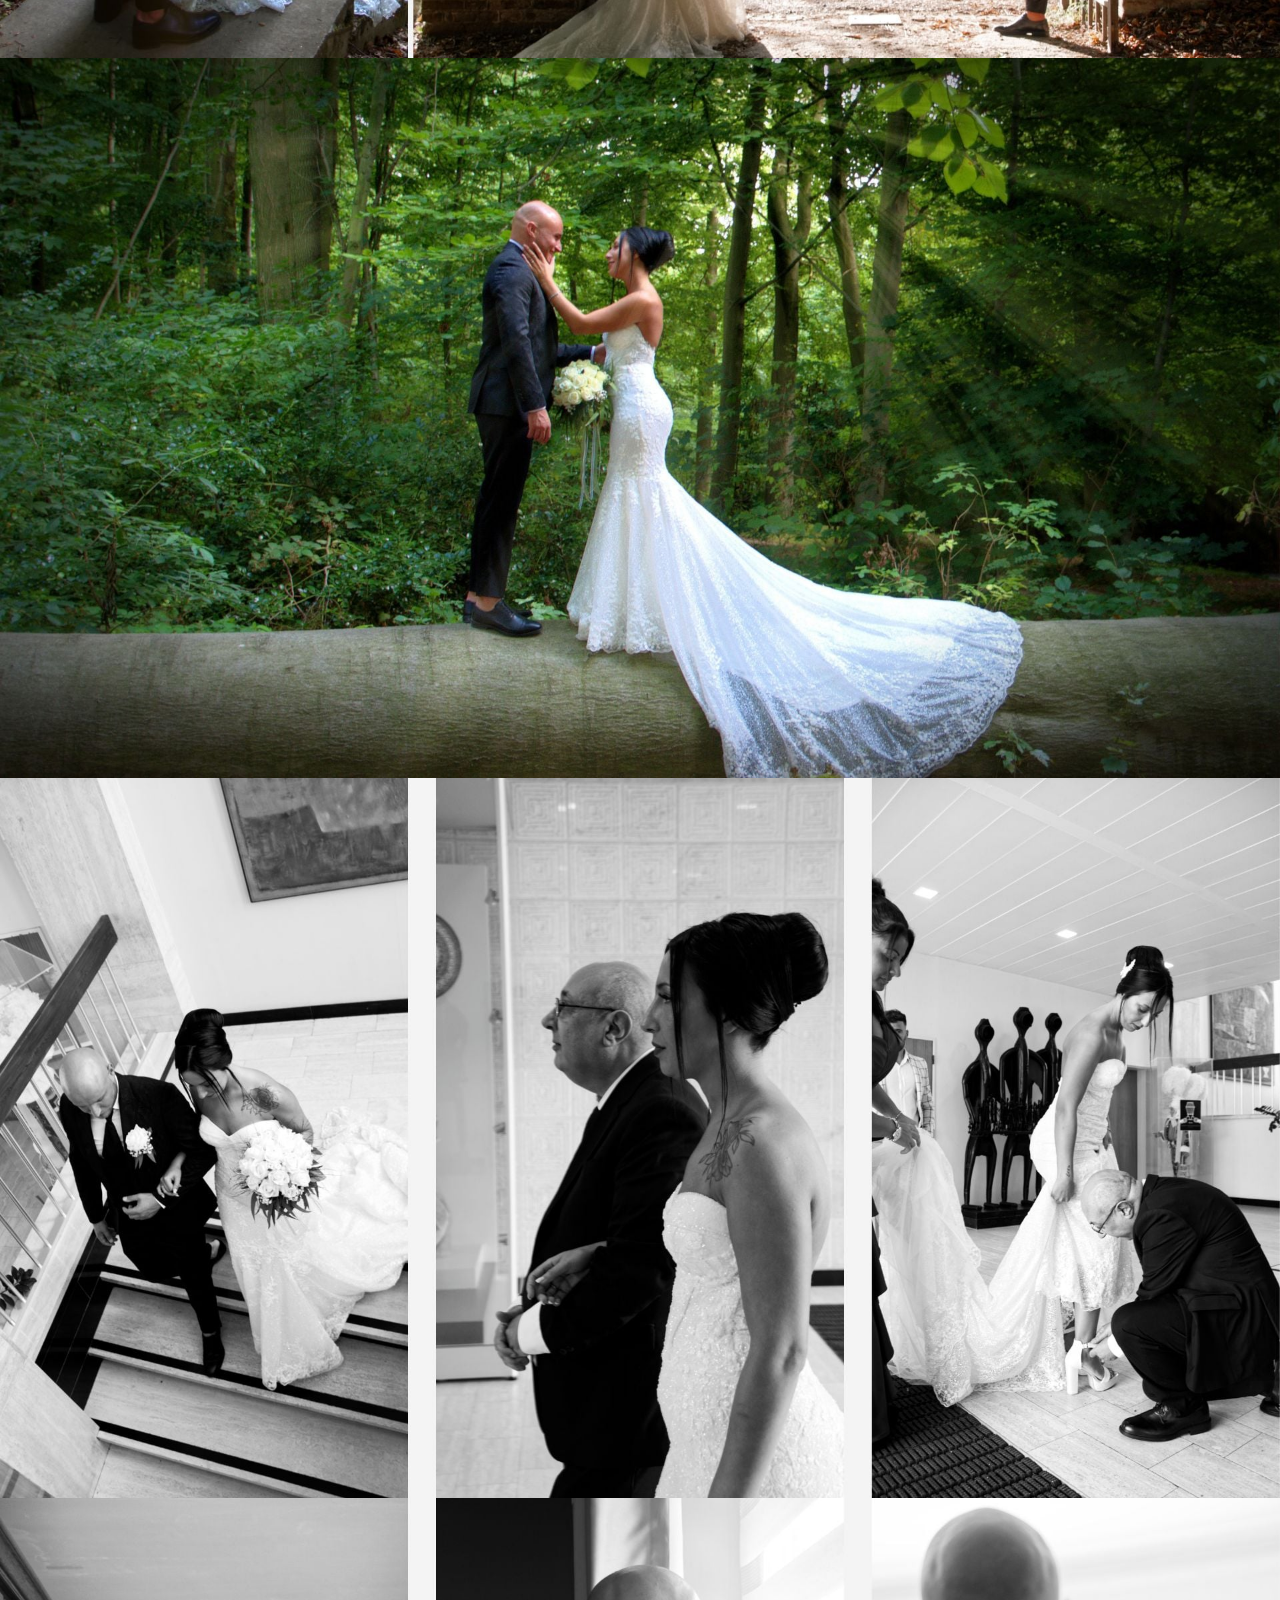
==== commit 8aed1764: "mise a jour" ====
--- a/mariage.html
+++ b/mariage.html
@@ -27,7 +27,7 @@
     <div>
         <img src="./assets//img2page/img-4.jpeg">
     </div>
-    <div>
+    <div> 
         <img src="./assets//img2page/img-5.jpeg">
     </div>
     <div>
@@ -38,6 +38,12 @@
     </div>
     <div>
         <img src="./assets//img2page/img-8.jpeg">
+    </div>
+    <div>
+        <img src="./assets//img2page/img-8-1.jpeg">
+    </div>
+    <div>
+        <img src="./assets//img2page/img-8-2.jpeg">
     </div>
     <div>
         <img src="./assets//img2page/img-9.jpeg">
